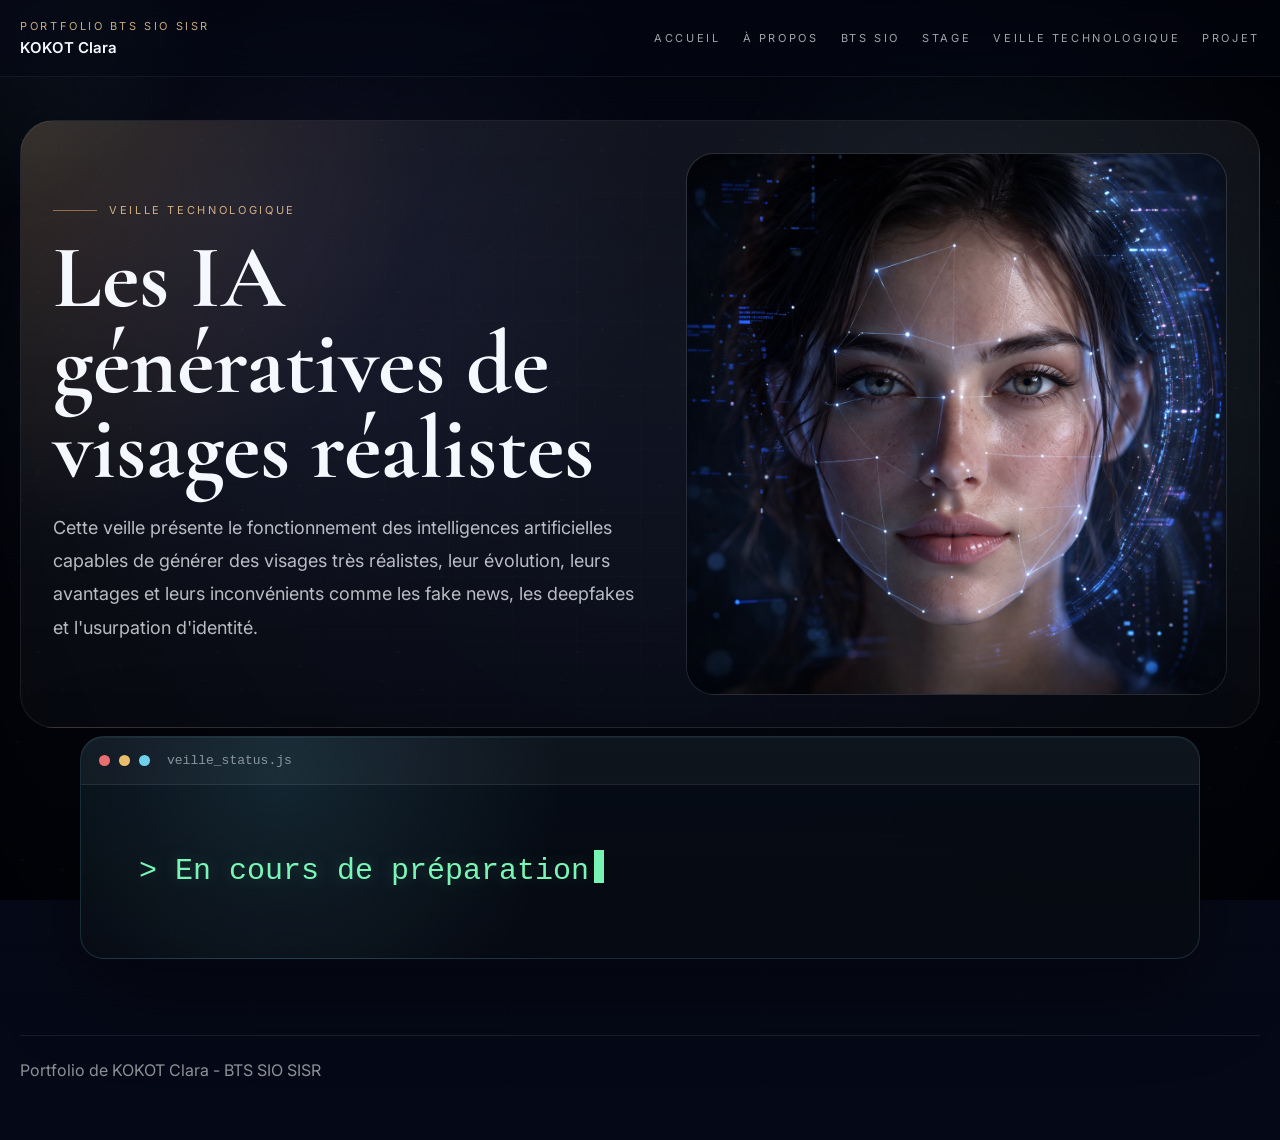
==== veille.html @ ac7153c4 "Add files via upload" ====
<!DOCTYPE html>
<html lang="fr">
<head>
  <meta charset="UTF-8" />
  <meta name="viewport" content="width=device-width, initial-scale=1.0" />
  <title>Veille Technologique - KOKOT Clara</title>

  <link rel="preconnect" href="https://fonts.googleapis.com" />
  <link rel="preconnect" href="https://fonts.gstatic.com" crossorigin />
  <link
    href="https://fonts.googleapis.com/css2?family=Inter:wght@300;400;500;600;700;800&family=Cormorant+Garamond:wght@500;600;700&display=swap"
    rel="stylesheet"
  />

  <link rel="stylesheet" href="style.css" />
</head>
<body class="veille-page">
  <div class="progress-bar"></div>
  <div class="cursor-glow"></div>
  <div class="noise"></div>

  <header class="header">
    <div class="container nav">
      <div class="brand">
        <span class="brand-top">Portfolio BTS SIO SISR</span>
        <span class="brand-name">KOKOT Clara</span>
      </div>

      <nav class="nav-links">
        <a href="index.html">Accueil</a>
        <a href="apropos.html">À propos</a>
        <a href="bts-sio.html">BTS SIO</a>
        <a href="stage.html">Stage</a>
        <a href="veille.html">Veille Technologique</a>
        <a href="projets.html">Projet</a>
      </nav>

      <button class="menu-toggle" aria-label="Ouvrir le menu">☰</button>
    </div>

    <div class="mobile-menu">
      <a href="index.html">Accueil</a>
      <a href="apropos.html">À propos</a>
      <a href="bts-sio.html">BTS SIO</a>
      <a href="stage.html">Stage</a>
      <a href="veille.html">Veille Technologique</a>
      <a href="projets.html">Projet</a>
    </div>
  </header>

  <main>
    <section class="section veille-simple-hero">
      <div class="container">
        <div class="veille-simple-hero-grid reveal">
          <div class="veille-simple-copy">
            <div class="section-label">Veille Technologique</div>
            <h1>Les IA génératives de visages réalistes</h1>
            <p>
              Cette veille présente le fonctionnement des intelligences artificielles capables
              de générer des visages très réalistes, leur évolution, leurs avantages et leurs
              inconvénients comme les fake news, les deepfakes et l'usurpation d'identité.
            </p>
          </div>

          <div class="veille-simple-visual">
            <img
              src="images/hero-visage.png"
              alt="Illustration d'un visage généré par intelligence artificielle"
            />
          </div>
        </div>
      </div>
    </section>

    <section class="section veille-code-section">
      <div class="container">
        <div class="veille-code-status reveal">
          <div class="veille-code-top">
            <span></span>
            <span></span>
            <span></span>
            <p>veille_status.js</p>
          </div>

          <div class="veille-code-body" aria-label="En cours de préparation">
            <p class="code-output">&gt; En cours de préparation<span class="code-cursor"></span></p>
          </div>
        </div>
      </div>
    </section>

    <footer class="footer">
      <div class="container footer-content reveal">
        <p>Portfolio de KOKOT Clara - BTS SIO SISR</p>
      </div>
    </footer>
  </main>

  <script src="script.js"></script>
</body>
</html>
---- style.css ----
:root {
  --bg: #060816;
  --bg2: #0b1020;
  --text: #f6f8ff;
  --muted: rgba(246, 248, 255, 0.68);
  --line: rgba(255, 255, 255, 0.1);
  --card: rgba(255, 255, 255, 0.05);
  --accent: #78e4ff;
  --accent2: #7d7dff;
  --shadow: 0 25px 80px rgba(0, 0, 0, 0.25);
  --radius: 28px;
  --max-width: 1240px;
}

* {
  margin: 0;
  padding: 0;
  box-sizing: border-box;
}

html {
  scroll-behavior: smooth;
}

body {
  font-family: "Inter", sans-serif;
  background:
    radial-gradient(circle at 20% 20%, rgba(125, 125, 255, 0.12), transparent 30%),
    radial-gradient(circle at 80% 30%, rgba(120, 228, 255, 0.1), transparent 28%),
    linear-gradient(180deg, #050816 0%, #070b19 40%, #050816 100%);
  color: var(--text);
  overflow-x: hidden;
}

body::before {
  content: "";
  position: fixed;
  inset: 0;
  z-index: -3;
  pointer-events: none;
  background-image:
    linear-gradient(rgba(255, 255, 255, 0.04) 1px, transparent 1px),
    linear-gradient(90deg, rgba(255, 255, 255, 0.04) 1px, transparent 1px);
  background-size: 64px 64px;
  mask-image: radial-gradient(circle at center, black 25%, transparent 82%);
  opacity: 0.35;
}

body::after {
  content: "";
  position: fixed;
  inset: 0;
  z-index: -2;
  pointer-events: none;
  background: radial-gradient(circle at center, transparent, rgba(0, 0, 0, 0.35) 60%, rgba(0, 0, 0, 0.7));
}

a {
  text-decoration: none;
  color: inherit;
}

.container {
  width: min(calc(100% - 40px), var(--max-width));
  margin: 0 auto;
}

.noise {
  position: fixed;
  inset: 0;
  z-index: -1;
  pointer-events: none;
  opacity: 0.04;
  background-image: url("data:image/svg+xml,%3Csvg xmlns='http://www.w3.org/2000/svg' width='180' height='180' viewBox='0 0 180 180'%3E%3Cg fill='%23ffffff'%3E%3Ccircle cx='18' cy='22' r='1'/%3E%3Ccircle cx='82' cy='36' r='1'/%3E%3Ccircle cx='130' cy='68' r='1'/%3E%3Ccircle cx='38' cy='112' r='1'/%3E%3Ccircle cx='156' cy='28' r='1'/%3E%3Ccircle cx='62' cy='150' r='1'/%3E%3Ccircle cx='120' cy='126' r='1'/%3E%3Ccircle cx='22' cy='140' r='1'/%3E%3C/g%3E%3C/svg%3E");
  animation: noiseMove 10s linear infinite;
}

@keyframes noiseMove {
  0% { transform: translate(0, 0); }
  25% { transform: translate(-8px, 5px); }
  50% { transform: translate(5px, -4px); }
  75% { transform: translate(2px, 6px); }
  100% { transform: translate(0, 0); }
}

.cursor-glow {
  position: fixed;
  width: 420px;
  height: 420px;
  border-radius: 50%;
  z-index: -4;
  pointer-events: none;
  filter: blur(18px);
  opacity: 0.9;
  transform: translate(-50%, -50%);
  background: radial-gradient(circle, rgba(125, 125, 255, 0.26) 0%, rgba(120, 228, 255, 0.12) 35%, rgba(0, 0, 0, 0) 72%);
}

.progress-bar {
  position: fixed;
  top: 0;
  left: 0;
  width: 0%;
  height: 3px;
  z-index: 999;
  background: linear-gradient(90deg, var(--accent), var(--accent2));
  box-shadow: 0 0 25px rgba(120, 228, 255, 0.45);
}

.header {
  position: fixed;
  inset: 0 0 auto 0;
  z-index: 100;
  backdrop-filter: blur(16px);
  background: rgba(5, 8, 22, 0.35);
  border-bottom: 1px solid rgba(255, 255, 255, 0.06);
}

.nav {
  min-height: 76px;
  display: flex;
  align-items: center;
  justify-content: space-between;
  gap: 20px;
}

.brand {
  display: flex;
  flex-direction: column;
  gap: 5px;
}

.brand-top,
.section-label,
.card-label,
.project-id,
.chip,
.kicker,
.scroll-indicator,
.nav-links a {
  text-transform: uppercase;
  letter-spacing: 0.24em;
  font-size: 11px;
}

.brand-top {
  color: rgba(255, 255, 255, 0.45);
}

.brand-name {
  font-size: 15px;
  font-weight: 600;
}

.nav-links {
  display: flex;
  gap: 22px;
  color: rgba(255, 255, 255, 0.64);
  flex-wrap: wrap;
  justify-content: flex-end;
}

.nav-links a {
  position: relative;
  transition: 0.35s ease;
}

.nav-links a::after {
  content: "";
  position: absolute;
  left: 0;
  bottom: -8px;
  width: 100%;
  height: 1px;
  background: linear-gradient(90deg, transparent, white, transparent);
  transform: scaleX(0);
  transition: transform 0.35s ease;
}

.nav-links a:hover {
  color: white;
}

.nav-links a:hover::after {
  transform: scaleX(1);
}

.menu-toggle {
  display: none;
  background: none;
  border: none;
  color: white;
  font-size: 28px;
  cursor: pointer;
}

.mobile-menu {
  display: none;
  flex-direction: column;
  gap: 16px;
  padding: 0 20px 20px;
  background: rgba(5, 8, 22, 0.95);
  border-top: 1px solid rgba(255,255,255,0.06);
}

.mobile-menu a {
  color: rgba(255,255,255,0.8);
}

.mobile-menu.active {
  display: flex;
}

.section {
  position: relative;
  padding: 120px 0 20px;
}

.hero {
  min-height: 100vh;
  display: flex;
  align-items: center;
  padding-top: 120px;
  position: relative;
  overflow: hidden;
}

.hero-grid {
  display: grid;
  grid-template-columns: 1.15fr 0.85fr;
  gap: 42px;
  align-items: center;
}

.kicker {
  display: inline-flex;
  align-items: center;
  gap: 12px;
  color: rgba(255, 255, 255, 0.54);
  margin-bottom: 24px;
}

.kicker::before {
  content: "";
  width: 42px;
  height: 1px;
  background: rgba(255, 255, 255, 0.22);
}

.hero-title {
  font-family: "Cormorant Garamond", serif;
  font-size: clamp(4rem, 11vw, 8.8rem);
  line-height: 0.9;
  font-weight: 600;
  letter-spacing: -0.04em;
  margin-bottom: 24px;
}

.hero-title span {
  display: block;
  opacity: 0;
  transform: translateY(80px);
  filter: blur(12px);
  animation: titleReveal 1s cubic-bezier(.17,.84,.44,1) forwards;
}

.hero-title span:nth-child(2) {
  animation-delay: 0.14s;
}

.hero-title span:nth-child(3) {
  animation-delay: 0.28s;
}

@keyframes titleReveal {
  to {
    opacity: 1;
    transform: translateY(0);
    filter: blur(0);
  }
}

.hero-text {
  max-width: 720px;
  color: var(--muted);
  font-size: 18px;
  line-height: 1.8;
  margin-bottom: 34px;
}

.hero-buttons {
  display: flex;
  gap: 16px;
  flex-wrap: wrap;
}

.btn {
  min-height: 54px;
  padding: 0 24px;
  border-radius: 999px;
  display: inline-flex;
  align-items: center;
  justify-content: center;
  border: 1px solid rgba(255, 255, 255, 0.12);
  background: rgba(255, 255, 255, 0.05);
  color: white;
  position: relative;
  overflow: hidden;
  transition: 0.35s ease;
}

.btn::before {
  content: "";
  position: absolute;
  inset: 0;
  background: linear-gradient(120deg, transparent 15%, rgba(255,255,255,0.16), transparent 85%);
  transform: translateX(-120%);
  transition: transform 0.7s ease;
}

.btn:hover {
  transform: translateY(-3px);
  border-color: rgba(255, 255, 255, 0.22);
  box-shadow: 0 18px 40px rgba(0, 0, 0, 0.28);
}

.btn:hover::before {
  transform: translateX(120%);
}

.btn-primary {
  background: linear-gradient(135deg, rgba(120, 228, 255, 0.18), rgba(125, 125, 255, 0.18));
}

.hero-visual {
  height: 640px;
  display: flex;
  align-items: center;
  justify-content: center;
  perspective: 1400px;
}

.scene {
  position: relative;
  width: 100%;
  height: 100%;
  transform-style: preserve-3d;
  transition: transform 0.15s linear;
}

.ring,
.panel,
.tag,
.beam {
  position: absolute;
  left: 50%;
  top: 50%;
  transform-style: preserve-3d;
}

.ring {
  border-radius: 50%;
  border: 1px solid rgba(255, 255, 255, 0.13);
  box-shadow: inset 0 0 60px rgba(255, 255, 255, 0.04), 0 0 60px rgba(120, 228, 255, 0.08);
}

.ring-1 {
  width: 360px;
  height: 360px;
  margin-left: -180px;
  margin-top: -180px;
  transform: rotateX(76deg) rotateZ(-18deg);
}

.ring-2 {
  width: 500px;
  height: 500px;
  margin-left: -250px;
  margin-top: -250px;
  border-color: rgba(125, 125, 255, 0.14);
  transform: rotateX(74deg) rotateZ(12deg);
}

.ring-3 {
  width: 620px;
  height: 620px;
  margin-left: -310px;
  margin-top: -310px;
  transform: rotateY(74deg) rotateZ(24deg);
  opacity: 0.55;
}

.panel {
  border-radius: 26px;
  padding: 22px;
  background: linear-gradient(180deg, rgba(255,255,255,0.09), rgba(255,255,255,0.03));
  border: 1px solid rgba(255,255,255,0.12);
  backdrop-filter: blur(18px);
  box-shadow: var(--shadow);
}

.panel-main {
  width: 280px;
  margin-left: -140px;
  margin-top: -110px;
  transform: translateZ(60px);
}

.panel-small {
  width: 190px;
  margin-left: 100px;
  margin-top: 60px;
  transform: translateZ(120px);
}

.panel-top {
  display: flex;
  justify-content: space-between;
  margin-bottom: 20px;
  color: rgba(255,255,255,0.56);
  font-size: 12px;
}

.metric {
  padding: 16px 0;
  border-top: 1px solid rgba(255,255,255,0.08);
  display: flex;
  justify-content: space-between;
  gap: 20px;
  font-size: 14px;
}

.metric strong {
  font-size: 20px;
  font-weight: 600;
  text-align: right;
}

.mini-title {
  color: rgba(255,255,255,0.46);
  font-size: 11px;
  text-transform: uppercase;
  letter-spacing: 0.24em;
  margin-bottom: 10px;
}

.panel-small p {
  color: rgba(255,255,255,0.82);
  line-height: 1.6;
}

.tag {
  padding: 10px 16px;
  border-radius: 999px;
  background: rgba(8, 14, 32, 0.68);
  border: 1px solid rgba(255,255,255,0.12);
  box-shadow: 0 10px 30px rgba(0,0,0,0.2);
  backdrop-filter: blur(12px);
  color: rgba(255,255,255,0.82);
}

.tag-1 {
  margin-left: -250px;
  margin-top: -180px;
}

.tag-2 {
  margin-left: 140px;
  margin-top: -160px;
}

.tag-3 {
  margin-left: -220px;
  margin-top: 180px;
}

.beam {
  width: 220px;
  height: 1px;
  background: linear-gradient(90deg, transparent, rgba(120, 228, 255, 0.8), transparent);
  transform: rotateZ(38deg) translateZ(40px);
  margin-left: -10px;
  margin-top: 140px;
  box-shadow: 0 0 18px rgba(120, 228, 255, 0.55);
}

.floating {
  animation: float 6s ease-in-out infinite;
}

.delay-1 { animation-delay: 0.6s; }
.delay-2 { animation-delay: 1s; }
.delay-3 { animation-delay: 1.5s; }
.delay-4 { animation-delay: 2s; }

@keyframes float {
  0%, 100% { transform: translateY(0) translateZ(60px); }
  50% { transform: translateY(-14px) translateZ(60px); }
}

.scroll-indicator {
  position: absolute;
  left: 50%;
  bottom: 36px;
  transform: translateX(-50%);
  color: rgba(255,255,255,0.46);
  display: flex;
  align-items: center;
  gap: 12px;
  animation: bounce 2.5s ease-in-out infinite;
}

@keyframes bounce {
  0%, 100% { transform: translateX(-50%) translateY(0); }
  50% { transform: translateX(-50%) translateY(10px); }
}

.section-head {
  max-width: 820px;
  margin-bottom: 48px;
}

.section-label {
  color: rgba(255,255,255,0.46);
  display: flex;
  align-items: center;
  gap: 12px;
  margin-bottom: 18px;
}

.section-label::before {
  content: "";
  width: 44px;
  height: 1px;
  background: rgba(255,255,255,0.2);
}

.section-head h2,
.contact-box h2 {
  font-family: "Cormorant Garamond", serif;
  font-size: clamp(2.5rem, 5vw, 4.6rem);
  line-height: 0.95;
  font-weight: 600;
  margin-bottom: 18px;
}

.section-head p,
.contact-box p,
.content-card p,
.option-card p {
  color: var(--muted);
  line-height: 1.85;
  font-size: 17px;
}

.section-mini-head {
  margin: 40px 0 24px;
}

.section-mini-head h3 {
  font-size: 28px;
  margin-top: 10px;
}

.content-card,
.option-card,
.skill-card,
.project-card,
.contact-box {
  background: linear-gradient(180deg, rgba(255,255,255,0.06), rgba(255,255,255,0.03));
  border: 1px solid rgba(255,255,255,0.1);
  backdrop-filter: blur(18px);
  box-shadow: var(--shadow);
}

.content-card {
  border-radius: 30px;
  padding: 34px;
  margin-bottom: 24px;
}

.content-grid {
  display: grid;
  grid-template-columns: 280px 1fr;
  gap: 28px;
}

.card-label {
  color: rgba(255,255,255,0.42);
  margin-bottom: 12px;
}

.content-card h3,
.option-card h3,
.skill-card h3,
.project-card h3 {
  font-size: 24px;
  margin-bottom: 14px;
  letter-spacing: -0.03em;
}

.styled-list {
  margin-top: 16px;
  display: grid;
  gap: 12px;
  padding-left: 18px;
}

.styled-list li {
  color: var(--muted);
  line-height: 1.8;
}

.cards-grid {
  display: grid;
  grid-template-columns: repeat(2, minmax(0, 1fr));
  gap: 24px;
  perspective: 1200px;
}

.two-columns {
  margin-top: 12px;
}

.skill-card {
  min-height: 270px;
  border-radius: 30px;
  padding: 32px;
  position: relative;
  overflow: hidden;
  transition: transform 0.18s linear, border-color 0.25s ease, box-shadow 0.25s ease;
  transform-style: preserve-3d;
}

.skill-card::before {
  content: "";
  position: absolute;
  inset: -1px;
  background: radial-gradient(circle at var(--mx, 50%) var(--my, 50%), rgba(120,228,255,0.18), transparent 30%);
  opacity: 0;
  transition: 0.35s ease;
}

.skill-card:hover::before {
  opacity: 1;
}

.skill-card:hover {
  border-color: rgba(255,255,255,0.18);
  box-shadow: 0 28px 80px rgba(0,0,0,0.28);
}

.skill-icon {
  width: 58px;
  height: 58px;
  border-radius: 18px;
  display: grid;
  place-items: center;
  margin-bottom: 22px;
  background: rgba(255,255,255,0.04);
  border: 1px solid rgba(255,255,255,0.1);
  font-size: 24px;
}

.option-card {
  border-radius: 30px;
  padding: 32px;
}

.option-subtitle {
  color: rgba(255,255,255,0.56);
  margin-bottom: 14px;
}

.project-card {
  display: grid;
  grid-template-columns: 90px 1fr 360px;
  gap: 28px;
  padding: 28px;
  border-radius: 34px;
  align-items: center;
  overflow: hidden;
  transition: transform 0.35s ease, border-color 0.35s ease;
  margin-bottom: 26px;
}

.project-card:hover {
  transform: translateY(-6px);
  border-color: rgba(255,255,255,0.18);
}

.project-id {
  color: rgba(255,255,255,0.34);
}

.project-subtitle {
  color: rgba(255,255,255,0.56);
  margin-bottom: 14px;
}

.project-visual {
  height: 260px;
  border-radius: 24px;
  border: 1px solid rgba(255,255,255,0.08);
  position: relative;
  overflow: hidden;
  background:
    radial-gradient(circle at 30% 30%, rgba(120, 228, 255, 0.3), transparent 26%),
    radial-gradient(circle at 70% 70%, rgba(125, 125, 255, 0.28), transparent 30%),
    linear-gradient(180deg, rgba(255,255,255,0.08), rgba(255,255,255,0.02));
}

.project-visual::before {
  content: "";
  position: absolute;
  inset: 0;
  background-image:
    linear-gradient(rgba(255,255,255,0.06) 1px, transparent 1px),
    linear-gradient(90deg, rgba(255,255,255,0.06) 1px, transparent 1px);
  background-size: 30px 30px;
  mask-image: radial-gradient(circle at center, black 40%, transparent 95%);
}

.visual-1::after,
.visual-2::after,
.visual-3::after {
  content: "";
  position: absolute;
  border-radius: 50%;
  filter: blur(20px);
}

.visual-1::after {
  width: 180px;
  height: 180px;
  right: 20px;
  top: 30px;
  background: rgba(120, 228, 255, 0.22);
}

.visual-2::after {
  width: 220px;
  height: 220px;
  left: 20px;
  bottom: 10px;
  background: rgba(125, 125, 255, 0.22);
}

.visual-3::after {
  width: 150px;
  height: 150px;
  right: 40px;
  bottom: 30px;
  background: rgba(255, 255, 255, 0.12);
}

.chips,
.contact-links {
  display: flex;
  gap: 12px;
  flex-wrap: wrap;
}

.chips {
  margin-top: 22px;
}

.chip,
.contact-links a,
.contact-links button {
  padding: 10px 14px;
  border-radius: 999px;
  border: 1px solid rgba(255,255,255,0.1);
  background: rgba(255,255,255,0.04);
  color: rgba(255,255,255,0.72);
  transition: 0.3s ease;
}

.contact-links button {
  font: inherit;
  cursor: pointer;
}

.contact-links {
  margin-top: 18px;
}

.contact-links a:hover,
.contact-links button:hover {
  transform: translateY(-3px);
  border-color: rgba(255,255,255,0.2);
}

.project-links {
  margin-top: 24px;
}

.footer {
  padding: 40px 0 60px;
}

.footer-content {
  display: flex;
  justify-content: space-between;
  gap: 20px;
  color: rgba(255,255,255,0.55);
  border-top: 1px solid rgba(255,255,255,0.08);
  padding-top: 24px;
}

.reveal {
  opacity: 0;
  transform: translateY(45px);
  transition: opacity 0.9s cubic-bezier(.18,.88,.28,1), transform 0.9s cubic-bezier(.18,.88,.28,1);
}

.reveal.visible {
  opacity: 1;
  transform: translateY(0);
}


/* ======================= */
/* TIMELINE PARCOURS */
/* ======================= */

.timeline {
  position: relative;
  max-width: 900px;
  margin: 40px auto 0;
  padding-left: 50px;
}

.timeline::before {
  content: "";
  position: absolute;
  left: 18px;
  top: 0;
  bottom: 0;
  width: 2px;
  background: rgba(255, 255, 255, 0.18);
}

.timeline-item {
  position: relative;
  margin-bottom: 40px;
  padding-left: 22px;
}

.timeline-item:last-child {
  margin-bottom: 0;
}

.timeline-dot {
  position: absolute;
  left: -18px;
  top: 8px;
  width: 16px;
  height: 16px;
  border-radius: 50%;
  background: #7c5cff;
  box-shadow: 0 0 18px rgba(124, 92, 255, 0.45);
}

.timeline-content {
  width: 100%;
}

.timeline-content h4 {
  margin-bottom: 10px;
  font-size: 20px;
  line-height: 1.3;
  font-weight: 700;
  color: #ffffff;
}

.timeline-content p {
  margin: 0;
  color: rgba(255, 255, 255, 0.75);
  line-height: 1.8;
  font-size: 16px;
}

/* responsive */
@media (max-width: 768px) {
  .timeline {
    padding-left: 38px;
  }

  .timeline::before {
    left: 12px;
  }

  .timeline-item {
    padding-left: 18px;
    margin-bottom: 30px;
  }

  .timeline-dot {
    left: -14px;
    width: 14px;
    height: 14px;
  }

  .timeline-content h4 {
    font-size: 18px;
  }

  .timeline-content p {
    font-size: 15px;
  }
}


/* ======================= */
/* SKILLS MARQUEE */
/* ======================= */

.skills-section {
  margin-top: 30px;
}

.skills-title {
  margin: 25px 0 10px;
  font-size: 18px;
  font-weight: 600;
}

.skills-marquee {
  overflow: hidden;
  width: 100%;
  padding: 14px 0;
}

.skills-track {
  display: flex;
  gap: 60px;

  width: max-content;

  animation: scroll 60s linear infinite;
}


.skills-marquee.reverse .skills-track {
  animation: scrollReverse 60s linear infinite;
}

.skills-track img {
  height: 90px; /* augmente ici */
  object-fit: contain;

  filter: grayscale(100%);
  opacity: 0.85;

  transform: scale(1);
  transform-origin: center;
  transition: transform 0.35s ease, opacity 0.35s ease, filter 0.35s ease;
}

.skills-marquee:has(.skills-track img:hover) .skills-track {
  animation-play-state: paused;
}
@keyframes scroll {
  0% {
    transform: translateX(0);
  }
  100% {
    transform: translateX(-50%);
  }
}
.skills-track img:hover {
  object-fit: contain;

  filter: none; 
  opacity: 1;
  transform: scale(1.14);
}

/* animations */

@keyframes scroll {
  from {
    transform: translateX(0);
  }
  to {
    transform: translateX(-50%);
  }
}

@keyframes scrollReverse {
  from {
    transform: translateX(-50%);
  }
  to {
    transform: translateX(0);
  }
}


/* ======================================== */
/* PAGE STAGE - VERSION WOW ALSACE INFO */
/* ======================================== */

.stage-page {
  background:
    radial-gradient(circle at 15% 20%, rgba(190, 20, 20, 0.16), transparent 24%),
    radial-gradient(circle at 85% 25%, rgba(255, 70, 70, 0.12), transparent 22%),
    linear-gradient(180deg, #07070d 0%, #0b0b14 40%, #07070d 100%);
}

.stage-page .header {
  background: rgba(14, 10, 14, 0.55);
}

.stage-page .section-label::before,
.stage-page .kicker::before {
  background: rgba(255, 90, 90, 0.45);
}

.stage-page .section-label,
.stage-page .brand-top {
  color: rgba(255, 160, 160, 0.72);
}

.stage-hero {
  padding-top: 160px;
  padding-bottom: 50px;
}

.stage-hero-grid {
  display: grid;
  grid-template-columns: 1.2fr 0.8fr;
  gap: 28px;
  align-items: stretch;
}

.stage-title {
  font-family: "Cormorant Garamond", serif;
  font-size: clamp(3rem, 6vw, 5.4rem);
  line-height: 0.95;
  margin-bottom: 18px;
}

.stage-intro {
  max-width: 760px;
  color: rgba(255,255,255,0.76);
  line-height: 1.9;
  font-size: 17px;
}

.stage-badges {
  display: flex;
  gap: 12px;
  flex-wrap: wrap;
  margin-top: 28px;
}

.stage-badges span {
  padding: 10px 15px;
  border-radius: 999px;
  background: rgba(255, 70, 70, 0.1);
  border: 1px solid rgba(255, 90, 90, 0.2);
  color: rgba(255, 210, 210, 0.9);
  font-size: 13px;
}

.stage-logo-card {
  border-radius: 30px;
  padding: 28px;
  background: linear-gradient(180deg, rgba(255,255,255,0.06), rgba(255,255,255,0.02));
  border: 1px solid rgba(255, 90, 90, 0.14);
  box-shadow: 0 25px 80px rgba(0,0,0,0.25);
  backdrop-filter: blur(18px);
}

.stage-logo-label {
  text-transform: uppercase;
  letter-spacing: 0.24em;
  font-size: 11px;
  color: rgba(255, 170, 170, 0.72);
  margin-bottom: 18px;
}

.stage-logo-placeholder {
  min-height: 320px;
  border-radius: 24px;
  border: 1px dashed rgba(255, 90, 90, 0.28);
  background:
    radial-gradient(circle at 30% 30%, rgba(255, 70, 70, 0.14), transparent 25%),
    linear-gradient(180deg, rgba(255,255,255,0.04), rgba(255,255,255,0.015));
  display: flex;
  align-items: center;
  justify-content: center;
  flex-direction: column;
  gap: 18px;
  text-align: center;
  padding: 24px;
}

.stage-logo-placeholder img {
  max-width: 220px;
  max-height: 120px;
  object-fit: contain;
}

.stage-logo-placeholder span {
  color: rgba(255,255,255,0.58);
  font-size: 14px;
}

.stage-company-card,
.stage-summary-card {
  border-radius: 34px;
  padding: 34px;
  background:
    linear-gradient(180deg, rgba(255,255,255,0.06), rgba(255,255,255,0.025));
  border: 1px solid rgba(255, 90, 90, 0.14);
  box-shadow: 0 25px 80px rgba(0,0,0,0.22);
  backdrop-filter: blur(18px);
}

.stage-company-head {
  display: flex;
  align-items: center;
  justify-content: space-between;
  gap: 20px;
  margin-bottom: 22px;
}

.stage-company-head h2,
.stage-summary-card h2 {
  font-size: clamp(2rem, 4vw, 3rem);
  font-family: "Cormorant Garamond", serif;
}

.stage-company-pill {
  padding: 10px 14px;
  border-radius: 999px;
  background: rgba(255, 70, 70, 0.1);
  border: 1px solid rgba(255, 90, 90, 0.24);
  color: rgba(255, 220, 220, 0.95);
  white-space: nowrap;
}

.stage-highlight-grid {
  display: grid;
  grid-template-columns: repeat(3, minmax(0, 1fr));
  gap: 18px;
  margin-top: 26px;
}

.stage-highlight-box {
  border-radius: 24px;
  padding: 22px;
  background: rgba(255,255,255,0.035);
  border: 1px solid rgba(255, 90, 90, 0.12);
}

.stage-highlight-box h3 {
  margin-bottom: 12px;
  font-size: 20px;
}

.stage-page .content-card,
.stage-page .project-card {
  border: 1px solid rgba(255, 90, 90, 0.14);
}

.stage-page .map-container {
  margin-top: 22px;
  border-radius: 22px;
  overflow: hidden;
  border: 1px solid rgba(255, 90, 90, 0.14);
  box-shadow: 0 24px 60px rgba(0,0,0,0.24);
}

.stage-timeline {
  display: grid;
  gap: 26px;
}

.stage-wow-card {
  position: relative;
  border-radius: 32px;
  padding: 30px;
  background:
    linear-gradient(180deg, rgba(255,255,255,0.06), rgba(255,255,255,0.025));
  border: 1px solid rgba(255, 90, 90, 0.16);
  box-shadow: 0 24px 70px rgba(0,0,0,0.22);
  overflow: hidden;
}

.stage-wow-card::before {
  content: "";
  position: absolute;
  inset: 0 auto 0 0;
  width: 5px;
  background: linear-gradient(180deg, rgba(255,120,120,0.95), rgba(180,30,30,0.95));
}

.stage-wow-top {
  display: flex;
  align-items: center;
  gap: 14px;
  margin-bottom: 20px;
}

.stage-number {
  width: 44px;
  height: 44px;
  border-radius: 50%;
  display: grid;
  place-items: center;
  background: rgba(255, 70, 70, 0.14);
  border: 1px solid rgba(255, 90, 90, 0.28);
  color: #fff;
  font-weight: 700;
}

.stage-period {
  text-transform: uppercase;
  letter-spacing: 0.22em;
  font-size: 11px;
  color: rgba(255, 170, 170, 0.82);
}

.stage-wow-card h3 {
  font-size: 28px;
  margin-bottom: 16px;
}

.stage-list {
  margin: 18px 0 18px 20px;
  display: grid;
  gap: 12px;
}

.stage-list li {
  color: rgba(255,255,255,0.78);
  line-height: 1.75;
}

.stage-note {
  color: rgba(255, 215, 215, 0.9);
}

@media (max-width: 1050px) {
  .stage-hero-grid,
  .stage-highlight-grid,
  .stage-timeline {
    grid-template-columns: 1fr;
  }
}

@media (max-width: 768px) {
  .stage-hero {
    padding-top: 130px;
  }
 
  .stage-hero-grid-wow {
    padding: 22px;
    border-radius: 28px;
  }
 
  .stage-logo-placeholder {
    min-height: 220px;
  }

  .stage-company-card,
  .stage-summary-card,
  .stage-wow-card,
  .stage-logo-card {
    padding: 24px;
  }

  .stage-company-head {
    flex-direction: column;
    align-items: flex-start;
  }
 
  .stage-page .map-container iframe {
    min-height: 260px;
  }
}

/* ======================= */
/* HERO 3D VERSION BULLES */
/* ======================= */

.orb {
  position: absolute;
  left: 50%;
  top: 50%;
  transform-style: preserve-3d;
  border-radius: 999px;
  padding: 18px 26px;
  min-width: 150px;
  text-align: center;
  background: linear-gradient(180deg, rgba(255,255,255,0.10), rgba(255,255,255,0.04));
  border: 1px solid rgba(255,255,255,0.14);
  backdrop-filter: blur(18px);
  box-shadow: 0 20px 60px rgba(0,0,0,0.22);
  color: white;
}

.orb strong {
  display: block;
  font-size: 22px;
  line-height: 1.2;
  font-weight: 700;
}

.orb-label {
  display: block;
  margin-bottom: 8px;
  font-size: 11px;
  letter-spacing: 0.24em;
  text-transform: uppercase;
  color: rgba(255,255,255,0.52);
}

.orb-main {
  min-width: 280px;
  padding: 30px 34px;
  margin-left: -140px;
  margin-top: -70px;
  transform: translateZ(70px);
}

.orb-main strong {
  font-size: 30px;
  line-height: 1.1;
}

.orb-1 {
  margin-left: -270px;
  margin-top: -210px;
  transform: translateZ(40px);
}

.orb-2 {
  margin-left: 140px;
  margin-top: -210px;
  transform: translateZ(60px);
}

.orb-3 {
  margin-left: -310px;
  margin-top: 180px;
  transform: translateZ(30px);
}

.orb-4 {
  margin-left: 170px;
  margin-top: 170px;
  transform: translateZ(45px);
}

.orb-5 {
  margin-left: -90px;
  margin-top: 250px;
  transform: translateZ(35px);
}

.orb-6 {
  margin-left: 250px;
  margin-top: 10px;
  transform: translateZ(55px);
}

.beam-1,
.beam-2 {
  position: absolute;
  left: 50%;
  top: 50%;
  height: 1px;
  background: linear-gradient(90deg, transparent, rgba(120,228,255,0.65), transparent);
  box-shadow: 0 0 16px rgba(120,228,255,0.35);
}

.beam-1 {
  width: 360px;
  margin-left: -180px;
  margin-top: -120px;
  transform: rotate(18deg);
}

.beam-2 {
  width: 300px;
  margin-left: -40px;
  margin-top: 120px;
  transform: rotate(-28deg);
}

@media (max-width: 1100px) {
  .orb-main {
    min-width: 220px;
    margin-left: -110px;
  }

  .orb strong {
    font-size: 18px;
  }

  .orb-main strong {
    font-size: 24px;
  }
}

@media (max-width: 820px) {
  .hero-visual {
    height: 560px;
  }

  .orb {
    min-width: 120px;
    padding: 14px 18px;
  }

  .orb-label {
    font-size: 10px;
  }

  .orb strong {
    font-size: 16px;
  }

  .orb-main {
    min-width: 190px;
    margin-left: -95px;
    margin-top: -50px;
  }

  .orb-main strong {
    font-size: 20px;
  }

  .orb-1 { margin-left: -180px; margin-top: -180px; }
  .orb-2 { margin-left: 70px; margin-top: -180px; }
  .orb-3 { margin-left: -210px; margin-top: 150px; }
  .orb-4 { margin-left: 80px; margin-top: 150px; }
  .orb-5 { margin-left: -60px; margin-top: 230px; }
  .orb-6 { margin-left: 130px; margin-top: 10px; }
}

@media (max-width: 1150px) {
  .hero-grid,
  .project-card,
  .content-grid {
    grid-template-columns: 1fr;
  }

  .hero-visual {
    height: 520px;
  }

  .project-card {
    gap: 20px;
  }

  .project-visual {
    height: 220px;
  }
}

@media (max-width: 920px) {
  .nav-links {
    display: none;
  }

  .menu-toggle {
    display: block;
  }

  .cards-grid {
    grid-template-columns: 1fr;
  }

  .hero {
    padding-top: 110px;
  }

  .hero-text {
    font-size: 16px;
  }

  .content-card,
  .option-card,
  .skill-card,
  .project-card {
    padding: 24px;
  }

  .footer-content {
    flex-direction: column;
  }
}

@media (max-width: 560px) {
  .container {
    width: min(calc(100% - 24px), var(--max-width));
  }

  .hero-title {
    font-size: 4rem;
  }

  .section-head h2,
  .contact-box h2 {
    line-height: 1;
  }

  .project-id {
    margin-bottom: -10px;
  }
}

/* ================================= */
/* INDEX HERO VERSION 3D NAVIGATION */
/* ================================= */

.hero-column {
  min-height: 100vh;
  padding-top: 140px;
  padding-bottom: 60px;
}

.hero-center {
  display: flex;
  flex-direction: column;
  align-items: center;
}

.hero-content-centered {
  text-align: center;
  max-width: 950px;
  margin: 0 auto 30px;
}

.hero-title-centered span {
  text-align: center;
}

.hero-text-centered {
  margin-left: auto;
  margin-right: auto;
  max-width: 820px;
}

#accueil .hero-visual-bottom {
  width: 100%;
  height: clamp(760px, 78vw, 980px);
  margin-top: 10px;
  display: grid;
  place-items: center;
  overflow: hidden;
}
 
#accueil .scene-large {
  width: min(100%, 1120px);
  height: 100%;
  position: relative;
  transform-style: preserve-3d;
  transition: transform 0.15s linear;
}
 
/* bulles cliquables */
#accueil #scene .orb-link {
  text-decoration: none;
  cursor: pointer;
  transition: transform 0.3s ease, box-shadow 0.3s ease, border-color 0.3s ease;
}
 
#accueil #scene .orb-link:hover {
  transform: scale(1.06) translateY(-6px);
  border-color: rgba(255,255,255,0.28);
  box-shadow: 0 28px 70px rgba(0,0,0,0.26);
}
 
#accueil #scene .floating {
  animation: none;
}
 
#accueil #scene .orb {
  position: absolute;
  left: var(--orb-left, calc(50% + var(--orb-x, 0px)));
  top: var(--orb-top, calc(50% + var(--orb-y, 0px)));
  translate: -50% -50%;
  transform: translateZ(var(--orb-z, 0px));
  transform-style: preserve-3d;
  width: clamp(170px, 16vw, 210px);
  height: clamp(170px, 16vw, 210px);
  padding: 24px;
  display: flex;
  flex-direction: column;
  align-items: center;
  justify-content: center;
  gap: 10px;
  border-radius: 50%;
  text-align: center;
  background: linear-gradient(180deg, rgba(255,255,255,0.10), rgba(255,255,255,0.04));
  border: 1px solid rgba(255,255,255,0.14);
  backdrop-filter: blur(18px);
  box-shadow: 0 20px 60px rgba(0,0,0,0.22);
  color: white;
}
 
#accueil #scene .orb strong {
  display: block;
  font-size: 20px;
  line-height: 1.2;
  font-weight: 700;
}
 
#accueil #scene .orb-label {
  display: block;
  font-size: 11px;
  letter-spacing: 0.24em;
  text-transform: uppercase;
  color: rgba(255,255,255,0.52);
}
 
#accueil #scene .orb-main {
  width: clamp(260px, 26vw, 320px);
  height: clamp(160px, 16vw, 200px);
  padding: 28px 32px;
  border-radius: 999px;
}
 
#accueil #scene .orb-main strong {
  font-size: 30px;
  line-height: 1.1;
}
 
/* positionnement bulles - cercle régulier autour du centre */
#accueil #scene .orb-main { --orb-left: 50%; --orb-top: 50%; --orb-z: 70px; }
#accueil #scene .orb-1  { --orb-left: 50%;  --orb-top: 8%;  --orb-z: 35px; }
#accueil #scene .orb-2  { --orb-left: 72%;  --orb-top: 14%; --orb-z: 35px; }
#accueil #scene .orb-3  { --orb-left: 87%;  --orb-top: 34%; --orb-z: 35px; }
#accueil #scene .orb-4  { --orb-left: 87%;  --orb-top: 58%; --orb-z: 35px; }
#accueil #scene .orb-5  { --orb-left: 72%;  --orb-top: 78%; --orb-z: 35px; }
#accueil #scene .orb-6  { --orb-left: 50%;  --orb-top: 86%; --orb-z: 35px; }
#accueil #scene .orb-7  { --orb-left: 28%;  --orb-top: 78%; --orb-z: 35px; }
#accueil #scene .orb-8  { --orb-left: 13%;  --orb-top: 58%; --orb-z: 35px; }
#accueil #scene .orb-9  { --orb-left: 13%;  --orb-top: 34%; --orb-z: 35px; }
#accueil #scene .orb-10 { --orb-left: 28%;  --orb-top: 14%; --orb-z: 35px; }

/* lignes */
.beam-1,
.beam-2,
.beam-3 {
  position: absolute;
  left: 50%;
  top: 50%;
  height: 1px;
  background: linear-gradient(90deg, transparent, rgba(120,228,255,0.65), transparent);
  box-shadow: 0 0 16px rgba(120,228,255,0.35);
}

.beam-1 {
  width: 420px;
  margin-left: -210px;
  margin-top: -140px;
  transform: rotate(16deg);
}

.beam-2 {
  width: 360px;
  margin-left: -40px;
  margin-top: 140px;
  transform: rotate(-30deg);
}

.beam-3 {
  width: 300px;
  margin-left: -320px;
  margin-top: 60px;
  transform: rotate(32deg);
}

@media (max-width: 1200px) {
  #accueil .hero-visual-bottom {
    height: clamp(720px, 86vw, 860px);
  }
 
  #accueil #scene .orb strong {
    font-size: 18px;
  }
 
  #accueil #scene .orb-main strong {
    font-size: 24px;
  }
}
 
@media (max-width: 900px) {
  #accueil .hero-visual-bottom {
    height: 760px;
  }
 
  #accueil #scene .orb {
    width: 150px;
    height: 150px;
    padding: 18px;
  }
 
  #accueil #scene .orb-label {
    font-size: 10px;
  }
 
  #accueil #scene .orb strong {
    font-size: 16px;
  }
 
  #accueil #scene .orb-main {
    width: 240px;
    height: 170px;
  }
 
  #accueil #scene .orb-main strong {
    font-size: 20px;
  }
 
  #accueil #scene .orb-main { --orb-left: 50%; --orb-top: 50%; }
  #accueil #scene .orb-1  { --orb-left: 50%;  --orb-top: 9%;  }
  #accueil #scene .orb-2  { --orb-left: 70%;  --orb-top: 15%; }
  #accueil #scene .orb-3  { --orb-left: 84%;  --orb-top: 34%; }
  #accueil #scene .orb-4  { --orb-left: 84%;  --orb-top: 58%; }
  #accueil #scene .orb-5  { --orb-left: 70%;  --orb-top: 78%; }
  #accueil #scene .orb-6  { --orb-left: 50%;  --orb-top: 85%; }
  #accueil #scene .orb-7  { --orb-left: 30%;  --orb-top: 78%; }
  #accueil #scene .orb-8  { --orb-left: 16%;  --orb-top: 58%; }
  #accueil #scene .orb-9  { --orb-left: 16%;  --orb-top: 34%; }
  #accueil #scene .orb-10 { --orb-left: 30%;  --orb-top: 15%; }

  .beam-1,
  .beam-2,
  .beam-3 {
    display: none;
  }
}

.timeline-date {
  display: inline-block;

  margin-bottom: 10px;
  padding: 4px 10px;

  border-radius: 999px;

  background: rgba(124, 92, 255, 0.12);
  border: 1px solid rgba(124, 92, 255, 0.25);

  font-size: 12px;
  letter-spacing: 0.12em;
  text-transform: uppercase;

  color: #a89bff;
}
.skills-track img {
  filter: none !important;
  -webkit-filter: none !important;
}

/* =============================== */
/* LOGO 3D IMAGE - PAGE STAGE */
/* =============================== */

.logo-3d-showcase {
  position: relative;
  min-height: 360px;
  display: flex;
  align-items: center;
  justify-content: center;
  perspective: 1400px;
  overflow: hidden;
  border-radius: 28px;
  background:
    radial-gradient(circle at center, rgba(255, 50, 50, 0.10), transparent 35%),
    linear-gradient(180deg, rgba(255,255,255,0.03), rgba(255,255,255,0.015));
  border: 1px solid rgba(255, 90, 90, 0.14);
}

.logo-3d-glow {
  position: absolute;
  width: 320px;
  height: 320px;
  border-radius: 50%;
  background: radial-gradient(circle, rgba(255, 40, 40, 0.30), rgba(255, 40, 40, 0.10), transparent 70%);
  filter: blur(35px);
  animation: pulseGlow 4s ease-in-out infinite;
  z-index: 1;
}

.logo-3d-img {
  position: relative;
  z-index: 2;
  width: min(420px, 80%);
  height: auto;
  display: block;

  transform: rotateX(10deg) rotateY(-14deg) translateZ(0);
  transform-style: preserve-3d;

  filter:
    drop-shadow(0 28px 30px rgba(0, 0, 0, 0.35))
    drop-shadow(0 12px 50px rgba(255, 30, 30, 0.18));

  animation: floatLogo3D 5.5s ease-in-out infinite;
  transition: transform 0.4s ease, filter 0.4s ease;
}

.logo-3d-showcase:hover .logo-3d-img {
  transform: rotateX(4deg) rotateY(0deg) scale(1.04);
  filter:
    drop-shadow(0 34px 38px rgba(0, 0, 0, 0.38))
    drop-shadow(0 14px 55px rgba(255, 30, 30, 0.26));
}

.stage-logo-text {
  margin-top: 18px;
  color: rgba(255,255,255,0.72);
  line-height: 1.8;
}

@keyframes floatLogo3D {
  0%, 100% {
    transform: rotateX(10deg) rotateY(-14deg) translateY(0px);
  }
  50% {
    transform: rotateX(8deg) rotateY(-10deg) translateY(-10px);
  }
}

@keyframes pulseGlow {
  0%, 100% {
    transform: scale(1);
    opacity: 0.8;
  }
  50% {
    transform: scale(1.08);
    opacity: 1;
  }
}

@media (max-width: 768px) {
  .logo-3d-showcase {
    min-height: 260px;
  }

  .logo-3d-img {
    width: min(300px, 82%);
  }

  .logo-3d-glow {
    width: 220px;
    height: 220px;
  }
}

.stage-page .section {
  padding-top: 38px;
  padding-bottom: 38px;
}
 
.stage-hero-grid-wow {
  position: relative;
  padding: 34px;
  border-radius: 38px;
  background:
    radial-gradient(circle at top left, rgba(255, 98, 98, 0.14), transparent 28%),
    radial-gradient(circle at bottom right, rgba(255, 160, 160, 0.08), transparent 30%),
    linear-gradient(180deg, rgba(255,255,255,0.05), rgba(255,255,255,0.02));
  border: 1px solid rgba(255, 90, 90, 0.14);
  box-shadow: 0 30px 100px rgba(0,0,0,0.34);
  overflow: hidden;
}
 
.stage-hero-grid-wow::before {
  content: "";
  position: absolute;
  inset: 0;
  background: radial-gradient(circle at 20% 22%, rgba(255, 92, 104, 0.1), transparent 34%);
  pointer-events: none;
}
 
.stage-hero-text,
.logo-3d-showcase {
  position: relative;
  z-index: 1;
}
 
.stage-premium-card,
.stage-location-card,
.stage-wow-card {
  position: relative;
  overflow: hidden;
  transform-style: preserve-3d;
  will-change: transform;
}
 
.stage-premium-card::after,
.stage-location-card::after,
.stage-wow-card::after {
  content: "";
  position: absolute;
  inset: 0;
  background:
    radial-gradient(circle at var(--mx, 50%) var(--my, 50%), rgba(255, 120, 120, 0.14), transparent 26%);
  opacity: 0;
  transition: opacity 0.28s ease;
  pointer-events: none;
}
 
.stage-premium-card:hover::after,
.stage-location-card:hover::after,
.stage-wow-card:hover::after {
  opacity: 1;
}
 
.stage-company-card,
.stage-summary-card,
.stage-page .content-card {
  box-shadow:
    0 24px 80px rgba(0,0,0,0.28),
    inset 0 1px 0 rgba(255,255,255,0.04);
}
 
.stage-company-card:hover,
.stage-summary-card:hover,
.stage-page .content-card:hover {
  border-color: rgba(255, 120, 120, 0.22);
  box-shadow:
    0 34px 100px rgba(0,0,0,0.34),
    0 0 0 1px rgba(255, 110, 110, 0.08);
}
 
.stage-company-card > *,
.stage-summary-card > *,
.stage-location-card > *,
.stage-wow-card > * {
  position: relative;
  z-index: 1;
}
 
.stage-company-head,
.stage-location-card h3,
.stage-summary-card h2,
.stage-wow-top {
  transform: translateZ(34px);
}
 
.stage-company-card p,
.stage-summary-card p,
.stage-location-card p,
.stage-wow-card p {
  transform: translateZ(18px);
}
 
.stage-map-frame {
  transform: translateZ(28px);
}
 
.stage-location-card {
  background:
    radial-gradient(circle at top right, rgba(255, 102, 102, 0.08), transparent 26%),
    linear-gradient(180deg, rgba(255,255,255,0.06), rgba(255,255,255,0.025));
}
 
.stage-map-frame {
  position: relative;
}
 
.stage-map-frame::before {
  content: "";
  position: absolute;
  inset: 0;
  border-radius: inherit;
  padding: 1px;
  background: linear-gradient(135deg, rgba(255, 132, 132, 0.4), rgba(255,255,255,0.05));
  -webkit-mask:
    linear-gradient(#fff 0 0) content-box,
    linear-gradient(#fff 0 0);
  -webkit-mask-composite: xor;
  mask-composite: exclude;
  pointer-events: none;
}
 
.stage-page .map-container iframe {
  width: 100%;
  min-height: 320px;
  filter: saturate(0.82) contrast(1.05) brightness(0.86);
}
 
.stage-timeline {
  grid-template-columns: repeat(2, minmax(0, 1fr));
  gap: 18px;
  align-items: stretch;
}
 
.stage-wow-card {
  min-height: 100%;
  background:
    radial-gradient(circle at top right, rgba(255, 120, 120, 0.08), transparent 24%),
    linear-gradient(180deg, rgba(255,255,255,0.07), rgba(255,255,255,0.025));
  border: 1px solid rgba(255, 90, 90, 0.14);
  box-shadow:
    0 26px 90px rgba(0,0,0,0.3),
    inset 0 1px 0 rgba(255,255,255,0.04);
  transform-style: preserve-3d;
}
 
.stage-wow-card:hover {
  border-color: rgba(255, 130, 130, 0.24);
  box-shadow:
    0 38px 110px rgba(0,0,0,0.38),
    0 18px 40px rgba(120, 0, 0, 0.12);
}
 
.stage-wow-top,
.stage-wow-card h3,
.stage-wow-card p,
.stage-wow-card ul {
  position: relative;
  z-index: 1;
}
 
.stage-wow-card h3 {
  transform: translateZ(42px);
}
 
.stage-wow-top {
  transform: translateZ(56px);
}
 
.stage-list {
  transform: translateZ(28px);
}
 
.stage-note {
  transform: translateZ(34px);
}
 
.logo-3d-showcase {
  perspective: 1400px;
  border-radius: 34px;
  background: transparent;
  border: none;
  box-shadow: none;
  overflow: visible;
  transform-style: preserve-3d;
}
 
@keyframes stageFloatPulse {
  0%, 100% { transform: translate3d(0, 0, 0) scale(1); opacity: 0.6; }
  50% { transform: translate3d(0, -12px, 0) scale(1.08); opacity: 1; }
}
 
.logo-3d-glow {
  display: none;
}
 
.logo-3d-img {
  animation: stageLogoFloat 5.8s ease-in-out infinite;
  transform-style: preserve-3d;
  filter:
    drop-shadow(0 26px 30px rgba(0, 0, 0, 0.42))
    drop-shadow(0 12px 42px rgba(255, 36, 36, 0.2));
}
 
.logo-3d-showcase:hover .logo-3d-img {
  transform: rotateX(12deg) rotateY(-10deg) translateY(-8px) scale(1.06);
  filter:
    drop-shadow(0 42px 44px rgba(0, 0, 0, 0.46))
    drop-shadow(0 14px 54px rgba(255, 36, 36, 0.18));
}
 
@keyframes stageLogoFloat {
  0%, 100% {
    transform: translate3d(0, 0, 0) rotateX(0deg) rotateY(0deg);
  }
  25% {
    transform: translate3d(-6px, -10px, 0) rotateX(6deg) rotateY(-6deg);
  }
  50% {
    transform: translate3d(0, -18px, 0) rotateX(2deg) rotateY(4deg);
  }
  75% {
    transform: translate3d(6px, -8px, 0) rotateX(-4deg) rotateY(7deg);
  }
}

.stage-page {
  --stage-red: #ff4d5a;
  --stage-red-soft: rgba(255, 77, 90, 0.16);
  --stage-red-line: rgba(255, 92, 104, 0.24);
  --stage-ink: rgba(255, 242, 244, 0.9);
}

.stage-page::before {
  content: "";
  position: fixed;
  inset: 0;
  z-index: -3;
  pointer-events: none;
  background:
    radial-gradient(circle at 18% 18%, rgba(255, 77, 90, 0.16), transparent 28%),
    radial-gradient(circle at 82% 42%, rgba(120, 228, 255, 0.08), transparent 30%),
    linear-gradient(120deg, transparent 0 42%, rgba(255, 77, 90, 0.035) 42% 43%, transparent 43% 100%);
}

.stage-page .header {
  border-bottom-color: rgba(255, 92, 104, 0.12);
}

.stage-page .section-head p {
  max-width: 760px;
  color: rgba(255,255,255,0.68);
  line-height: 1.8;
}

.stage-hero {
  padding-top: 118px;
  padding-bottom: 16px;
}

.stage-hero-grid-wow {
  min-height: 330px;
  align-items: center;
  padding: clamp(24px, 4vw, 38px);
  background:
    radial-gradient(circle at 18% 22%, rgba(255, 77, 90, 0.18), transparent 32%),
    radial-gradient(circle at 82% 58%, rgba(255, 124, 134, 0.09), transparent 30%),
    linear-gradient(135deg, rgba(255,255,255,0.075), rgba(255,255,255,0.022));
  border-color: rgba(255, 92, 104, 0.22);
}

.stage-hero-grid-wow::after {
  display: none;
}

.stage-title {
  max-width: 820px;
  font-size: clamp(2.4rem, 4.6vw, 4.2rem);
  text-shadow:
    0 0 26px rgba(255, 77, 90, 0.13),
    0 24px 68px rgba(0, 0, 0, 0.36);
}

.stage-intro {
  max-width: 720px;
}

.stage-badges span,
.stage-service-grid span {
  box-shadow: inset 0 1px 0 rgba(255,255,255,0.07);
}

.stage-company-card,
.stage-summary-card,
.stage-page .content-card,
.stage-wow-card {
  border-color: rgba(255, 92, 104, 0.18);
  background:
    radial-gradient(circle at 100% 0%, rgba(255, 77, 90, 0.09), transparent 30%),
    linear-gradient(180deg, rgba(255,255,255,0.068), rgba(255,255,255,0.026));
}

.stage-company-card strong,
.stage-summary-card strong,
.stage-wow-card strong {
  color: var(--stage-ink);
}

.stage-service-grid {
  display: grid;
  grid-template-columns: repeat(4, minmax(0, 1fr));
  gap: 12px;
  margin-top: 26px;
}

.stage-service-grid span {
  min-height: 58px;
  display: grid;
  place-items: center;
  border-radius: 16px;
  color: rgba(255, 225, 228, 0.9);
  background: rgba(255, 77, 90, 0.075);
  border: 1px solid rgba(255, 92, 104, 0.16);
}

.stage-page .content-card {
  padding: clamp(26px, 4vw, 38px);
}

.stage-map-frame {
  border-radius: 26px;
}

.stage-wow-card {
  padding: clamp(28px, 4vw, 40px);
}

.stage-wow-card::before {
  width: 4px;
  background: linear-gradient(180deg, #ff7b82, #ff3446 48%, rgba(255, 52, 70, 0.35));
  box-shadow: 0 0 28px rgba(255, 52, 70, 0.32);
}

.stage-number {
  background:
    radial-gradient(circle at 35% 25%, rgba(255,255,255,0.28), transparent 30%),
    linear-gradient(135deg, rgba(255, 77, 90, 0.28), rgba(120, 20, 34, 0.34));
  box-shadow: 0 16px 32px rgba(120, 0, 18, 0.22);
}

.stage-list {
  margin-left: 0;
  list-style: none;
}

.stage-list li {
  position: relative;
  padding-left: 24px;
}

.stage-list li::before {
  content: "";
  position: absolute;
  left: 0;
  top: 0.78em;
  width: 8px;
  height: 8px;
  border-radius: 50%;
  background: var(--stage-red);
  box-shadow: 0 0 18px rgba(255, 77, 90, 0.56);
}

.stage-note {
  padding: 16px 18px;
  border-radius: 18px;
  background: rgba(255, 77, 90, 0.07);
  border: 1px solid rgba(255, 92, 104, 0.12);
}

.logo-3d-showcase {
  min-height: 270px;
  display: grid;
  place-items: center;
  isolation: isolate;
}

.logo-3d-img {
  width: min(340px, 78%);
}

@media (max-width: 900px) {
  .stage-service-grid {
    grid-template-columns: 1fr 1fr;
  }

  .stage-hero-grid-wow {
    min-height: 0;
  }
}

@media (max-width: 560px) {
  .stage-hero {
    padding-top: 118px;
  }

  .stage-service-grid {
    grid-template-columns: 1fr;
  }

  .stage-wow-top {
    align-items: flex-start;
    flex-direction: column;
  }

  .stage-period {
    line-height: 1.6;
  }

  .logo-3d-showcase {
    min-height: 310px;
  }

}

/* ========================= */
/* CARDS AVEC TEXTE FLOTTANT */
/* ========================= */


/* ===== BTS options effet 3D fort ===== */

.bts-options-row {
  width: 100%;
  display: flex !important;
  flex-direction: row !important;
  align-items: stretch;
  justify-content: space-between;
  gap: 30px;
  margin-top: 30px;
  perspective: 1800px;
}

.bts-option-card {
  flex: 1 1 0;
  min-width: 0;
  min-height: 340px;
  padding: 34px 30px;
  border-radius: 30px;
  position: relative;
  overflow: hidden;

  display: flex;
  flex-direction: column;
  align-items: center;
  justify-content: center;
  text-align: center;

  transform-style: preserve-3d;
  transition: transform 0.12s linear, box-shadow 0.25s ease, border-color 0.25s ease;

  background:
    radial-gradient(circle at top, rgba(120,228,255,0.14), transparent 32%),
    linear-gradient(180deg, rgba(255,255,255,0.07), rgba(255,255,255,0.025));

  border: 1px solid rgba(255,255,255,0.12);
  box-shadow: 0 24px 70px rgba(0,0,0,0.26);
}

.bts-option-card::before {
  content: "";
  position: absolute;
  inset: 0;
  background: radial-gradient(
    circle at var(--mx, 50%) var(--my, 50%),
    rgba(255,255,255,0.14),
    transparent 28%
  );
  opacity: 0.9;
  pointer-events: none;
}

.bts-option-card::after {
  content: "";
  position: absolute;
  inset: auto 12% 16px 12%;
  height: 24px;
  border-radius: 50%;
  background: radial-gradient(circle, rgba(0,0,0,0.28), transparent 70%);
  filter: blur(10px);
  transform: translateZ(0);
  pointer-events: none;
}

.bts-option-layer {
  position: relative;
  transform-style: preserve-3d;
  transition: transform 0.1s linear;
  will-change: transform;
}

.bts-option-badge {
  display: inline-block;
  margin-bottom: 16px;
  padding: 7px 14px;
  border-radius: 999px;
  font-size: 11px;
  letter-spacing: 0.18em;
  text-transform: uppercase;
  background: rgba(255,255,255,0.06);
  border: 1px solid rgba(255,255,255,0.12);
  color: rgba(255,255,255,0.78);

  transform: translateZ(70px);
  box-shadow: 0 10px 24px rgba(0,0,0,0.14);
}

.bts-option-title {
  font-family: "Cormorant Garamond", serif;
  font-size: 52px;
  line-height: 0.95;
  margin-bottom: 16px;
  color: white;

  transform: translateZ(110px);
  text-shadow: 0 14px 24px rgba(0,0,0,0.22);
}

.bts-option-text {
  max-width: 85%;
  font-size: 15px;
  line-height: 1.7;
  color: rgba(255,255,255,0.78);

  transform: translateZ(85px);
  text-shadow: 0 10px 20px rgba(0,0,0,0.18);
}

.bts-option-card:hover {
  border-color: rgba(255,255,255,0.22);
  box-shadow: 0 34px 90px rgba(0,0,0,0.34);
}

@media (max-width: 900px) {
  .bts-options-row {
    flex-direction: column !important;
  }

  .bts-option-card {
    min-height: 300px;
  }

  .bts-option-title {
    font-size: 42px;
  }

  .bts-option-text {
    max-width: 92%;
  }
}



/* ===================== */
/* VEILLE GRID */
/* ===================== */

.veille-grid {
  display: grid;
  grid-template-columns: repeat(auto-fit, minmax(260px, 1fr));
  gap: 28px;
}

/* ===================== */
/* CARTE VEILLE */
/* ===================== */

.veille-card {
  position: relative;
  overflow: hidden;
  transition: 0.4s ease;
}

/* effet glow au hover */
.veille-card::before {
  content: "";
  position: absolute;
  inset: 0;
  background: radial-gradient(circle at var(--mx, 50%) var(--my, 50%),
    rgba(120, 228, 255, 0.12),
    transparent 60%);
  opacity: 0;
  transition: 0.4s;
}

.veille-card:hover::before {
  opacity: 1;
}

/* hover lift */
.veille-card:hover {
  transform: translateY(-6px) scale(1.02);
}

/* titres */
.veille-card h3 {
  margin-bottom: 12px;
  font-size: 18px;
}

/* listes */
.veille-card ul {
  padding-left: 18px;
  display: flex;
  flex-direction: column;
  gap: 6px;
}

.veille-card li {
  color: var(--muted);
}

/* ========================= */
/* VEILLE TECHNOLOGIQUE */
/* ========================= */

.veille-page .section {
  padding: 120px 0 40px;
}

.veille-hero {
  min-height: 100vh;
  padding-top: 140px;
}

.veille-title span:last-child {
  font-size: clamp(2rem, 5vw, 3.8rem);
  letter-spacing: 0.01em;
}

.veille-intro {
  max-width: 760px;
}

.veille-scene {
  min-height: 700px;
}

.orb-link {
  color: white;
  text-decoration: none;
}

.veille-core {
  width: 240px;
  height: 240px;
  margin-left: -120px;
  margin-top: -120px;
  border-radius: 50%;
  display: flex;
  flex-direction: column;
  justify-content: center;
  align-items: center;
  gap: 10px;
  text-align: center;
  background:
    radial-gradient(circle at 30% 30%, rgba(255,255,255,0.2), rgba(255,255,255,0.04) 45%, rgba(125,125,255,0.16) 100%);
  border: 1px solid rgba(255,255,255,0.16);
  box-shadow:
    0 30px 80px rgba(0, 0, 0, 0.34),
    inset 0 0 50px rgba(255,255,255,0.06),
    0 0 55px rgba(120, 228, 255, 0.16);
  backdrop-filter: blur(18px);
}

.veille-core strong {
  font-size: 24px;
}

.orb {
  position: absolute;
  width: 170px;
  min-height: 170px;
  padding: 18px;
  border-radius: 50%;
  display: flex;
  flex-direction: column;
  justify-content: center;
  gap: 8px;
  text-align: center;
  background: linear-gradient(180deg, rgba(255,255,255,0.09), rgba(255,255,255,0.03));
  border: 1px solid rgba(255,255,255,0.12);
  backdrop-filter: blur(14px);
  box-shadow: 0 18px 45px rgba(0,0,0,0.28);
  transition: transform 0.35s ease, box-shadow 0.35s ease, border-color 0.35s ease;
}

.orb strong {
  font-size: 17px;
  font-weight: 700;
}

.orb-label {
  font-size: 11px;
  text-transform: uppercase;
  letter-spacing: 0.24em;
  color: rgba(255,255,255,0.54);
}

.orb:hover {
  transform: translateY(-8px) scale(1.04);
  border-color: rgba(120, 228, 255, 0.34);
  box-shadow:
    0 28px 60px rgba(0,0,0,0.35),
    0 0 38px rgba(120,228,255,0.14);
}

.orb-1 {
  left: 9%;
  top: 18%;
}

.orb-2 {
  right: 10%;
  top: 12%;
}

.orb-3 {
  left: 6%;
  bottom: 16%;
}

.orb-4 {
  right: 7%;
  bottom: 12%;
}

.orb-5 {
  right: 34%;
  bottom: -2%;
}

.beam {
  position: absolute;
  left: 50%;
  top: 50%;
  width: 2px;
  height: 220px;
  transform-origin: top center;
  background: linear-gradient(to bottom, rgba(120,228,255,0.5), transparent);
  opacity: 0.42;
  filter: blur(0.2px);
}

.beam-1 {
  transform: rotate(26deg) translateY(-20px);
}

.beam-2 {
  transform: rotate(-34deg) translateY(-10px);
}

.beam-3 {
  transform: rotate(168deg) translateY(-30px);
}

.floating {
  animation: floatY 6s ease-in-out infinite;
}

.delay-1 {
  animation-delay: 0.8s;
}

.delay-2 {
  animation-delay: 1.6s;
}

.delay-3 {
  animation-delay: 2.2s;
}

.delay-4 {
  animation-delay: 2.8s;
}

@keyframes floatY {
  0%, 100% {
    transform: translateY(0px);
  }
  50% {
    transform: translateY(-14px);
  }
}

.veille-mini-grid {
  display: grid;
  grid-template-columns: repeat(3, minmax(0, 1fr));
  gap: 24px;
  margin-top: 30px;
}

.veille-mini-card,
.veille-tool-card,
.veille-adv-card,
.veille-risk-card,
.veille-tech-card,
.veille-final-card,
.veille-prompt-box {
  position: relative;
  overflow: hidden;
}

.veille-mini-card::before,
.veille-tool-card::before,
.veille-adv-card::before,
.veille-risk-card::before,
.veille-tech-card::before,
.veille-final-card::before,
.veille-prompt-box::before {
  content: "";
  position: absolute;
  inset: 0;
  background:
    radial-gradient(circle at var(--mx, 50%) var(--my, 50%), rgba(120,228,255,0.11), transparent 40%);
  opacity: 0;
  transition: opacity 0.35s ease;
  pointer-events: none;
}

.veille-mini-card:hover::before,
.veille-tool-card:hover::before,
.veille-adv-card:hover::before,
.veille-risk-card:hover::before,
.veille-tech-card:hover::before,
.veille-final-card:hover::before,
.veille-prompt-box:hover::before {
  opacity: 1;
}

.veille-mini-card,
.veille-adv-card {
  text-align: center;
  min-height: 220px;
  display: flex;
  flex-direction: column;
  justify-content: center;
}

.veille-icon {
  width: 64px;
  height: 64px;
  margin: 0 auto 18px;
  border-radius: 18px;
  display: grid;
  place-items: center;
  font-size: 22px;
  font-weight: 700;
  background: linear-gradient(135deg, rgba(120,228,255,0.18), rgba(125,125,255,0.18));
  border: 1px solid rgba(255,255,255,0.12);
  box-shadow: inset 0 0 22px rgba(255,255,255,0.04);
}

.veille-tech-card {
  margin-top: 28px;
}

.veille-tech-card p {
  line-height: 1.8;
}

.veille-timeline {
  display: grid;
  grid-template-columns: repeat(3, minmax(0, 1fr));
  gap: 26px;
  margin-top: 34px;
}

.veille-step {
  position: relative;
  padding: 28px;
  border-radius: 28px;
  background: linear-gradient(180deg, rgba(255,255,255,0.06), rgba(255,255,255,0.03));
  border: 1px solid rgba(255,255,255,0.08);
  box-shadow: var(--shadow);
  min-height: 240px;
}

.veille-step::after {
  content: "";
  position: absolute;
  top: 24px;
  right: 24px;
  width: 12px;
  height: 12px;
  border-radius: 50%;
  background: var(--accent);
  box-shadow: 0 0 18px rgba(120,228,255,0.6);
}

.veille-step-date {
  display: inline-block;
  margin-bottom: 16px;
  font-size: 11px;
  text-transform: uppercase;
  letter-spacing: 0.24em;
  color: rgba(255,255,255,0.52);
}

.veille-step h3 {
  margin-bottom: 12px;
}

.veille-tools-grid {
  display: grid;
  grid-template-columns: repeat(2, minmax(0, 1fr));
  gap: 26px;
  margin-top: 30px;
}

.veille-tool-card h3 {
  margin-bottom: 16px;
}

.veille-image-slot,
.veille-risk-image {
  position: relative;
  width: 100%;
  overflow: hidden;
  border-radius: 22px;
  border: 1px solid rgba(255,255,255,0.08);
  background:
    linear-gradient(180deg, rgba(255,255,255,0.05), rgba(255,255,255,0.02));
}

.veille-image-slot {
  aspect-ratio: 4 / 4.4;
  margin-bottom: 16px;
}

.veille-risk-image {
  aspect-ratio: 16 / 10;
  margin: 16px 0;
}

.veille-image-slot img,
.veille-risk-image img {
  width: 100%;
  height: 100%;
  object-fit: cover;
  display: block;
  transition: transform 0.6s ease;
}

.veille-tool-card:hover img,
.veille-risk-card:hover img {
  transform: scale(1.05);
}

.veille-badge {
  display: inline-flex;
  align-items: center;
  min-height: 34px;
  padding: 0 14px;
  border-radius: 999px;
  font-size: 12px;
  color: rgba(255,255,255,0.86);
  background: rgba(255,255,255,0.07);
  border: 1px solid rgba(255,255,255,0.08);
}

.veille-adv-grid {
  display: grid;
  grid-template-columns: repeat(4, minmax(0, 1fr));
  gap: 24px;
  margin-top: 30px;
}

.veille-risks-grid {
  display: grid;
  grid-template-columns: 1fr 1fr 1.2fr;
  gap: 26px;
  margin-top: 30px;
}

.veille-risk-card p {
  color: var(--muted);
}

.veille-final-card {
  text-align: center;
  padding: 44px 32px;
}

.veille-final-card h2 {
  margin-bottom: 16px;
}

.veille-final-card p {
  max-width: 720px;
  margin: 0 auto;
  color: var(--muted);
  line-height: 1.8;
}

html {
  scroll-padding-top: 100px;
}

/* ========================= */
/* VEILLE TECHNOLOGIQUE */
/* ========================= */

.veille-page .section {
  padding: 120px 0 36px;
}

.veille-hero-simple {
  padding-top: 150px;
}

.veille-hero-layout {
  display: grid;
  grid-template-columns: 1.05fr 0.95fr;
  gap: 42px;
  align-items: center;
}

.veille-main-title {
  font-family: "Cormorant Garamond", serif;
  font-size: clamp(3.2rem, 7vw, 6rem);
  line-height: 0.95;
  font-weight: 600;
  letter-spacing: -0.04em;
  margin-bottom: 24px;
}

.veille-main-intro {
  max-width: 640px;
  color: var(--muted);
  font-size: 18px;
  line-height: 1.8;
  margin-bottom: 28px;
}

.veille-anchor-links {
  display: flex;
  flex-wrap: wrap;
  gap: 14px;
}

.veille-anchor-links a {
  min-height: 42px;
  padding: 0 18px;
  border-radius: 999px;
  display: inline-flex;
  align-items: center;
  background: rgba(255,255,255,0.05);
  border: 1px solid rgba(255,255,255,0.09);
  color: rgba(255,255,255,0.82);
  transition: 0.35s ease;
}

.veille-anchor-links a:hover {
  transform: translateY(-3px);
  border-color: rgba(120, 228, 255, 0.28);
  box-shadow: 0 14px 30px rgba(0,0,0,0.24);
}

.veille-hero-frame,
.veille-focus-media,
.veille-visual-card,
.veille-evolution-image,
.veille-slide-image,
.veille-risk-image {
  position: relative;
  overflow: hidden;
  border-radius: 30px;
  background: linear-gradient(180deg, rgba(255,255,255,0.06), rgba(255,255,255,0.03));
  border: 1px solid rgba(255,255,255,0.08);
  box-shadow: var(--shadow);
}

.veille-hero-frame {
  aspect-ratio: 4 / 4.6;
}

.veille-focus-media {
  aspect-ratio: 4 / 4.2;
}

.veille-visual-card {
  aspect-ratio: 4 / 4.2;
}

.veille-evolution-image {
  aspect-ratio: 4 / 3.2;
}

.veille-slide-image {
  aspect-ratio: 4 / 4.5;
}

.veille-risk-image {
  aspect-ratio: 16 / 10;
}

.veille-hero-frame img,
.veille-focus-media img,
.veille-visual-card img,
.veille-evolution-image img,
.veille-slide-image img,
.veille-risk-image img {
  width: 100%;
  height: 100%;
  object-fit: cover;
  display: block;
}

.veille-focus-block {
  display: grid;
  grid-template-columns: 0.95fr 1.05fr;
  gap: 32px;
  align-items: center;
  padding: 28px;
  border-radius: 30px;
  background: linear-gradient(180deg, rgba(255,255,255,0.05), rgba(255,255,255,0.025));
  border: 1px solid rgba(255,255,255,0.08);
  box-shadow: var(--shadow);
}

.veille-focus-content,
.veille-column-text {
  display: flex;
  flex-direction: column;
  gap: 18px;
}

.veille-info-line {
  padding: 18px 20px;
  border-radius: 22px;
  background: rgba(255,255,255,0.04);
  border: 1px solid rgba(255,255,255,0.07);
  transition: 0.35s ease;
}

.veille-info-line:hover {
  transform: translateY(-3px);
  border-color: rgba(120, 228, 255, 0.22);
}

.veille-info-line span,
.veille-prompt-bar span,
.veille-evolution-text span,
.veille-slide-caption span,
.veille-risk-text span {
  display: inline-block;
  margin-bottom: 10px;
  text-transform: uppercase;
  letter-spacing: 0.22em;
  font-size: 11px;
  color: rgba(255,255,255,0.5);
}

.veille-info-line p,
.veille-evolution-text p,
.veille-slide-caption p,
.veille-risk-text p,
.veille-conclusion p {
  color: var(--muted);
  line-height: 1.75;
}

.veille-evolution-grid {
  display: grid;
  grid-template-columns: repeat(3, minmax(0, 1fr));
  gap: 24px;
  margin-top: 30px;
}

.veille-evolution-card {
  overflow: hidden;
  border-radius: 28px;
  background: linear-gradient(180deg, rgba(255,255,255,0.06), rgba(255,255,255,0.03));
  border: 1px solid rgba(255,255,255,0.08);
  box-shadow: var(--shadow);
  transition: 0.35s ease;
}

.veille-evolution-card:hover {
  transform: translateY(-6px);
}

.veille-evolution-text {
  padding: 22px;
}

.veille-prompt-bar {
  margin-top: 28px;
  margin-bottom: 26px;
  padding: 20px 22px;
  border-radius: 24px;
  background: rgba(255,255,255,0.045);
  border: 1px solid rgba(255,255,255,0.08);
}

.veille-slider {
  display: grid;
  grid-template-columns: 64px 1fr 64px;
  gap: 18px;
  align-items: center;
}

.veille-slider-btn {
  width: 64px;
  height: 64px;
  border-radius: 50%;
  border: 1px solid rgba(255,255,255,0.1);
  background: rgba(255,255,255,0.05);
  color: white;
  font-size: 34px;
  cursor: pointer;
  transition: 0.35s ease;
}

.veille-slider-btn:hover {
  transform: scale(1.06);
  border-color: rgba(120, 228, 255, 0.28);
  box-shadow: 0 18px 36px rgba(0,0,0,0.22);
}

.veille-slider-track {
  position: relative;
  min-height: 660px;
}

.veille-slide {
  position: absolute;
  inset: 0;
  opacity: 0;
  pointer-events: none;
  transform: translateY(10px) scale(0.985);
  transition: opacity 0.35s ease, transform 0.35s ease;
  display: grid;
  grid-template-columns: 0.95fr 0.75fr;
  gap: 24px;
  align-items: center;
}

.veille-slide.active {
  opacity: 1;
  pointer-events: auto;
  transform: translateY(0) scale(1);
}

.veille-slide-caption {
  padding: 26px;
  border-radius: 28px;
  background: linear-gradient(180deg, rgba(255,255,255,0.05), rgba(255,255,255,0.03));
  border: 1px solid rgba(255,255,255,0.08);
  box-shadow: var(--shadow);
}

.veille-slide-caption h3 {
  font-size: 30px;
  margin-bottom: 12px;
}

.veille-columns {
  display: grid;
  grid-template-columns: 0.95fr 1.05fr;
  gap: 30px;
  align-items: center;
}

.veille-risk-layout {
  display: grid;
  grid-template-columns: 1fr 1fr;
  gap: 26px;
}

.veille-risk-panel {
  overflow: hidden;
  border-radius: 28px;
  background: linear-gradient(180deg, rgba(255,255,255,0.06), rgba(255,255,255,0.03));
  border: 1px solid rgba(255,255,255,0.08);
  box-shadow: var(--shadow);
  transition: 0.35s ease;
}

.veille-risk-panel:hover {
  transform: translateY(-6px);
}

.veille-risk-panel-large {
  grid-column: 1 / -1;
}

.veille-risk-text {
  padding: 22px;
}

.veille-risk-text h3 {
  margin-bottom: 10px;
}

.veille-conclusion {
  text-align: center;
  padding: 42px 28px;
  border-radius: 30px;
  background: linear-gradient(180deg, rgba(255,255,255,0.05), rgba(255,255,255,0.025));
  border: 1px solid rgba(255,255,255,0.08);
  box-shadow: var(--shadow);
}

.veille-conclusion h2 {
  margin-bottom: 16px;
}

html {
  scroll-padding-top: 100px;
}

@media (max-width: 1100px) {
  .veille-hero-layout,
  .veille-focus-block,
  .veille-columns,
  .veille-slide {
    grid-template-columns: 1fr;
  }

  .veille-evolution-grid,
  .veille-risk-layout {
    grid-template-columns: 1fr;
  }

  .veille-slider {
    grid-template-columns: 54px 1fr 54px;
  }

  .veille-slider-btn {
    width: 54px;
    height: 54px;
    font-size: 28px;
  }

  .veille-slider-track {
    min-height: 820px;
  }
}

@media (max-width: 768px) {
  .veille-page .section {
    padding: 100px 0 24px;
  }

  .veille-main-title {
    font-size: clamp(2.6rem, 12vw, 4rem);
  }

  .veille-main-intro {
    font-size: 16px;
  }

  .veille-focus-block,
  .veille-slide-caption,
  .veille-risk-text,
  .veille-evolution-text,
  .veille-conclusion {
    padding: 20px;
  }

  .veille-slider {
    grid-template-columns: 1fr;
  }

  .veille-slider-btn {
    justify-self: center;
  }

  .veille-slider-track {
    min-height: 720px;
  }
}

@media (max-width: 560px) {
  .veille-slider-track {
    min-height: 620px;
  }

  .veille-anchor-links {
    gap: 10px;
  }

  .veille-anchor-links a {
    min-height: 38px;
    padding: 0 14px;
    font-size: 13px;
  }
}






/* =========================================================
   PAGE PROJET 1
   ========================================================= */

/* =========================================================
   PAGE PROJET 1
   ========================================================= */

.project1-page {
  background:
    radial-gradient(circle at 15% 20%, rgba(125, 125, 255, 0.16), transparent 24%),
    radial-gradient(circle at 85% 25%, rgba(120, 228, 255, 0.12), transparent 22%),
    linear-gradient(180deg, #050816 0%, #0a1020 45%, #050816 100%);
}

.project1-page .header {
  background: rgba(5, 8, 22, 0.5);
}

.project1-hero {
  padding-top: 150px;
  padding-bottom: 70px;
}

.project1-layout {
  display: grid;
  grid-template-columns: 1fr;
  gap: 28px;
  margin-top: 30px;
}

.project1-schema-card,
.project1-description-card {
  border-radius: 30px;
  background: linear-gradient(180deg, rgba(255,255,255,0.06), rgba(255,255,255,0.03));
  border: 1px solid rgba(255,255,255,0.08);
  box-shadow: var(--shadow);
  backdrop-filter: blur(18px);
}

.project1-schema-card {
  padding: 26px;
}

.project1-description-card {
  padding: 28px;
  max-width: 920px;
}

.project1-schema-top {
  display: flex;
  justify-content: space-between;
  align-items: flex-start;
  gap: 18px;
  margin-bottom: 20px;
}

.project1-schema-top h2 {
  margin-top: 8px;
  font-size: clamp(1.8rem, 4vw, 2.6rem);
  line-height: 1.05;
}

.project1-tip {
  padding: 10px 16px;
  border-radius: 999px;
  background: rgba(120, 228, 255, 0.1);
  border: 1px solid rgba(120, 228, 255, 0.16);
  color: rgba(255,255,255,0.82);
  font-size: 13px;
  white-space: nowrap;
}

.project1-schema-wrap {
  position: relative;
  border-radius: 24px;
  overflow: hidden;
  background:
    radial-gradient(circle at center, rgba(120, 228, 255, 0.08), transparent 45%),
    rgba(255,255,255,0.02);
  border: 1px solid rgba(255,255,255,0.06);
  padding: 20px;
}

.project1-schema-image {
  width: 100%;
  max-width: 1200px;
  display: block;
  margin: 0 auto;
  border-radius: 18px;
  object-fit: contain;
  filter: drop-shadow(0 16px 30px rgba(0, 0, 0, 0.28));
}

.project1-image-hint {
  margin-top: 14px;
  text-align: center;
  color: rgba(255,255,255,0.58);
  font-size: 14px;
  line-height: 1.5;
}

.project1-description-card h3 {
  margin-top: 10px;
  margin-bottom: 14px;
  font-size: 1.7rem;
}

.project1-description-card p {
  color: rgba(255,255,255,0.76);
  line-height: 1.8;
  font-size: 16px;
}

.project1-description-card p + p {
  margin-top: 14px;
}

/* =========================================================
   MODALE PDF
   ========================================================= */

body.modal-open {
  overflow: hidden;
}

.project1-modal {
  position: fixed;
  inset: 0;
  z-index: 9999;
  display: flex;
  align-items: center;
  justify-content: center;
  padding: 20px;
  opacity: 0;
  visibility: hidden;
  pointer-events: none;
  transition: opacity 0.28s ease, visibility 0.28s ease;
}

.project1-modal.active {
  opacity: 1;
  visibility: visible;
  pointer-events: auto;
}

.project1-modal-backdrop {
  position: absolute;
  inset: 0;
  background: rgba(4, 8, 20, 0.45);
  backdrop-filter: blur(12px);
}

.project1-modal-box {
  position: relative;
  z-index: 2;
  width: min(1100px, 100%);
  height: min(85vh, 820px);
  border-radius: 28px;
  overflow: hidden;
  background: linear-gradient(180deg, rgba(12,16,35,0.96), rgba(7,10,24,0.98));
  border: 1px solid rgba(255,255,255,0.1);
  box-shadow: 0 30px 80px rgba(0, 0, 0, 0.42);
  display: flex;
  flex-direction: column;
  transform: translateY(18px) scale(0.98);
  transition: transform 0.28s ease;
}

.project1-modal.active .project1-modal-box {
  transform: translateY(0) scale(1);
}

.project1-modal-header {
  padding: 24px 28px 18px;
  border-bottom: 1px solid rgba(255,255,255,0.08);
}

.project1-modal-header h3 {
  margin-top: 10px;
  font-size: 1.7rem;
}

.project1-modal-close {
  position: absolute;
  top: 16px;
  right: 16px;
  width: 48px;
  height: 48px;
  border: none;
  border-radius: 50%;
  background: rgba(255,255,255,0.08);
  color: #fff;
  font-size: 20px;
  cursor: pointer;
  transition: 0.25s ease;
  z-index: 3;
}

.project1-modal-close:hover {
  transform: scale(1.06);
  background: rgba(255,255,255,0.16);
}

.project1-modal-body {
  flex: 1;
  min-height: 0;
  padding: 0;
}

.project1-pdf-viewer {
  width: 100%;
  height: 100%;
  border: none;
  background: #ffffff;
}

/* =========================================================
   RESPONSIVE
   ========================================================= */

@media (max-width: 900px) {
  .project1-schema-card,
  .project1-description-card {
    padding: 20px;
  }

  .project1-schema-wrap {
    padding: 14px;
  }

  .project1-schema-top {
    flex-direction: column;
    align-items: flex-start;
  }

  .project1-tip {
    white-space: normal;
  }

  .project1-modal-box {
    height: min(82vh, 720px);
  }
}

@media (max-width: 640px) {
  .project1-hero {
    padding-top: 120px;
    padding-bottom: 40px;
  }

  .project1-schema-card,
  .project1-description-card {
    border-radius: 22px;
  }

  .project1-modal {
    padding: 10px;
  }

  .project1-modal-box {
    height: 88vh;
    border-radius: 20px;
  }

  .project1-modal-header {
    padding: 20px 20px 14px;
  }

  .project1-modal-header h3 {
    font-size: 1.35rem;
  }

  .project1-modal-close {
    top: 12px;
    right: 12px;
    width: 42px;
    height: 42px;
  }

  .project1-description-card p {
    font-size: 15px;
  }
}
 
/* ========================= */
/* VEILLE SIMPLE PRESENTATION */
/* ========================= */
 
.veille-page .section-label,
.veille-page .brand-top {
  color: rgba(255, 214, 158, 0.78);
}
 
.veille-page .section-label::before {
  background: rgba(255, 193, 122, 0.48);
}
 
.veille-simple-hero {
  padding-top: 150px;
  padding-bottom: 50px;
}
 
.veille-simple-hero-grid {
  display: grid;
  grid-template-columns: 1.05fr 0.95fr;
  gap: 34px;
  align-items: center;
  padding: 32px;
  border-radius: 34px;
  background:
    radial-gradient(circle at top left, rgba(255, 188, 112, 0.14), transparent 30%),
    linear-gradient(180deg, rgba(255,255,255,0.06), rgba(255,255,255,0.025));
  border: 1px solid rgba(255,255,255,0.08);
  box-shadow: var(--shadow);
}
 
.veille-simple-copy h1 {
  font-family: "Cormorant Garamond", serif;
  font-size: clamp(3.2rem, 7vw, 6rem);
  line-height: 0.95;
  margin-bottom: 20px;
}
 
.veille-simple-copy p {
  color: rgba(246, 248, 255, 0.74);
  font-size: 18px;
  line-height: 1.85;
  max-width: 720px;
}
 
.veille-simple-nav {
  display: flex;
  flex-wrap: wrap;
  gap: 12px;
  margin-top: 26px;
}
 
.veille-simple-nav a {
  min-height: 42px;
  padding: 0 16px;
  border-radius: 999px;
  display: inline-flex;
  align-items: center;
  justify-content: center;
  background: rgba(255,255,255,0.04);
  border: 1px solid rgba(255,255,255,0.1);
  color: rgba(255,255,255,0.84);
  transition: transform 0.28s ease, border-color 0.28s ease;
}
 
.veille-simple-nav a:hover {
  transform: translateY(-3px);
  border-color: rgba(255, 204, 138, 0.32);
}
 
.veille-simple-visual {
  overflow: hidden;
  border-radius: 28px;
  background: linear-gradient(180deg, rgba(255,255,255,0.06), rgba(255,255,255,0.03));
  border: 1px solid rgba(255,255,255,0.08);
}
 
.veille-simple-visual img {
  width: 100%;
  height: 100%;
  min-height: 480px;
  display: block;
  object-fit: cover;
}
 
.veille-simple-cards,
.veille-detail-layout,
.veille-risks-simple {
  display: grid;
  gap: 24px;
  margin-top: 30px;
}
 
.veille-simple-cards {
  grid-template-columns: repeat(3, minmax(0, 1fr));
}
 
.veille-detail-layout {
  grid-template-columns: repeat(2, minmax(0, 1fr));
}
 
.veille-risks-simple {
  grid-template-columns: repeat(2, minmax(0, 1fr));
}
 
.veille-simple-card,
.veille-detail-panel,
.veille-text-step,
.veille-risk-simple-card,
.veille-simple-highlight {
  padding: 24px;
  border-radius: 28px;
  background: linear-gradient(180deg, rgba(255,255,255,0.06), rgba(255,255,255,0.025));
  border: 1px solid rgba(255,255,255,0.08);
  box-shadow: var(--shadow);
}
 
.veille-simple-card h3,
.veille-detail-panel h3,
.veille-text-step h3,
.veille-risk-simple-card h3,
.veille-simple-highlight h3 {
  margin-top: 8px;
  margin-bottom: 14px;
}
 
.veille-simple-card p,
.veille-detail-panel p,
.veille-text-step p,
.veille-risk-simple-card p,
.veille-simple-highlight p {
  color: rgba(246, 248, 255, 0.74);
  line-height: 1.8;
}
 
.veille-simple-highlight {
  margin-top: 24px;
  text-align: center;
  background:
    radial-gradient(circle at top center, rgba(255, 194, 127, 0.14), transparent 30%),
    linear-gradient(180deg, rgba(255,255,255,0.06), rgba(255,255,255,0.025));
}
 
.veille-simple-highlight-warning {
  background:
    radial-gradient(circle at top right, rgba(255, 120, 120, 0.14), transparent 32%),
    linear-gradient(180deg, rgba(255,255,255,0.06), rgba(255,255,255,0.025));
}
 
.veille-inline-head {
  margin-top: 34px;
  margin-bottom: 0;
}
 
.veille-carousel-prompt {
  margin-top: 28px;
  padding: 20px 22px;
  border-radius: 24px;
  background: rgba(255,255,255,0.04);
  border: 1px solid rgba(255,255,255,0.08);
}
 
.veille-carousel-prompt span,
.veille-carousel-caption span {
  display: inline-block;
  margin-bottom: 10px;
  text-transform: uppercase;
  letter-spacing: 0.2em;
  font-size: 11px;
  color: rgba(255, 219, 177, 0.72);
}
 
.veille-carousel-prompt p,
.veille-carousel-caption p {
  color: rgba(246, 248, 255, 0.74);
  line-height: 1.8;
}
 
.veille-carousel {
  display: grid;
  grid-template-columns: 58px 1fr 58px;
  gap: 18px;
  align-items: center;
  margin-top: 24px;
}
 
.veille-carousel-btn {
  width: 58px;
  height: 58px;
  border-radius: 50%;
  border: 1px solid rgba(255,255,255,0.1);
  background: rgba(255,255,255,0.05);
  color: #ffffff;
  font-size: 34px;
  line-height: 1;
  cursor: pointer;
  transition: transform 0.28s ease, border-color 0.28s ease, box-shadow 0.28s ease;
}
 
.veille-carousel-btn:hover {
  transform: scale(1.06);
  border-color: rgba(255, 204, 138, 0.32);
  box-shadow: 0 18px 34px rgba(0,0,0,0.22);
}
 
.veille-carousel-track {
  position: relative;
  min-height: 680px;
}
 
.veille-carousel-slide {
  position: absolute;
  inset: 0;
  opacity: 0;
  pointer-events: none;
  transform: translateY(12px) scale(0.985);
  transition: opacity 0.32s ease, transform 0.32s ease;
}
 
.veille-carousel-slide.active {
  opacity: 1;
  pointer-events: auto;
  transform: translateY(0) scale(1);
}
 
.veille-carousel-image,
.veille-carousel-caption {
  border-radius: 28px;
  overflow: hidden;
  background: linear-gradient(180deg, rgba(255,255,255,0.06), rgba(255,255,255,0.025));
  border: 1px solid rgba(255,255,255,0.08);
  box-shadow: var(--shadow);
}
 
.veille-carousel-image {
  margin-bottom: 18px;
}
 
.veille-carousel-image img {
  width: 100%;
  height: 520px;
  display: block;
  object-fit: cover;
}
 
.veille-carousel-caption {
  padding: 24px;
}
 
.veille-carousel-caption h3 {
  margin-top: 8px;
  margin-bottom: 12px;
}
 
.veille-text-timeline {
  display: grid;
  gap: 22px;
  margin-top: 30px;
}
 
.veille-text-step {
  position: relative;
  padding-left: 30px;
}
 
.veille-text-step::before {
  content: "";
  position: absolute;
  left: 0;
  top: 24px;
  bottom: 24px;
  width: 4px;
  border-radius: 999px;
  background: linear-gradient(180deg, rgba(255, 194, 127, 0.9), rgba(120, 228, 255, 0.4));
}
 
.veille-text-step span {
  display: inline-block;
  margin-bottom: 10px;
  text-transform: uppercase;
  letter-spacing: 0.2em;
  font-size: 11px;
  color: rgba(255, 219, 177, 0.72);
}

.veille-code-status {
  position: relative;
  overflow: hidden;
  width: min(1120px, 100%);
  margin: 0 auto;
  border-radius: 24px;
  background:
    radial-gradient(circle at 18% 16%, rgba(120, 228, 255, 0.12), transparent 30%),
    linear-gradient(180deg, rgba(5, 12, 22, 0.96), rgba(7, 11, 18, 0.9));
  border: 1px solid rgba(120, 228, 255, 0.16);
  box-shadow:
    0 28px 90px rgba(0,0,0,0.36),
    inset 0 1px 0 rgba(255,255,255,0.06);
}

.veille-code-section {
  padding-top: 0 !important;
  margin-top: -28px;
}

.veille-code-status::before {
  content: "";
  position: absolute;
  inset: 0;
  background:
    linear-gradient(90deg, transparent, rgba(120, 228, 255, 0.08), transparent),
    repeating-linear-gradient(180deg, transparent 0 28px, rgba(255,255,255,0.025) 29px);
  transform: translateX(-100%);
  animation: veilleScan 4.8s ease-in-out infinite;
  pointer-events: none;
}

.veille-code-top {
  position: relative;
  z-index: 1;
  min-height: 48px;
  padding: 0 18px;
  display: flex;
  align-items: center;
  gap: 9px;
  border-bottom: 1px solid rgba(255,255,255,0.08);
  background: rgba(255,255,255,0.035);
}

.veille-code-top span {
  width: 11px;
  height: 11px;
  border-radius: 50%;
  background: rgba(255, 120, 120, 0.9);
}

.veille-code-top span:nth-child(2) {
  background: rgba(255, 208, 114, 0.9);
}

.veille-code-top span:nth-child(3) {
  background: rgba(120, 228, 255, 0.9);
}

.veille-code-top p {
  margin-left: 8px;
  color: rgba(246, 248, 255, 0.52);
  font-family: Consolas, "Courier New", monospace;
  font-size: 13px;
}

.veille-code-body {
  position: relative;
  z-index: 1;
  padding: clamp(34px, 6vw, 58px);
  font-family: Consolas, "Courier New", monospace;
  font-size: clamp(18px, 3vw, 30px);
  line-height: 1.9;
  color: rgba(246, 248, 255, 0.88);
}

.veille-code-body p {
  margin: 0;
  max-width: 0;
  overflow: hidden;
  white-space: nowrap;
  opacity: 0;
}

.veille-code-status.visible .veille-code-body p {
  opacity: 1;
  animation: veilleTyping 2.1s steps(28, end) 0.25s forwards;
}

.code-output {
  color: rgba(126, 255, 188, 0.96) !important;
  text-shadow: 0 0 18px rgba(126, 255, 188, 0.22);
}

.code-cursor {
  display: inline-block;
  width: 10px;
  height: 1.1em;
  margin-left: 5px;
  vertical-align: -0.16em;
  background: rgba(126, 255, 188, 0.95);
  animation: veilleCursor 0.85s steps(2, end) infinite;
}

@keyframes veilleTyping {
  to {
    max-width: 28ch;
  }
}

@keyframes veilleCursor {
  0%, 48% { opacity: 1; }
  49%, 100% { opacity: 0; }
}

@keyframes veilleScan {
  0%, 100% { transform: translateX(-100%); opacity: 0; }
  18%, 58% { opacity: 1; }
  72% { transform: translateX(100%); opacity: 0; }
}
 
@media (max-width: 1100px) {
  .veille-simple-hero-grid,
  .veille-simple-cards,
  .veille-detail-layout,
  .veille-risks-simple {
    grid-template-columns: 1fr;
  }
}
 
@media (max-width: 768px) {
  .veille-simple-hero {
    padding-top: 126px;
  }
 
  .veille-simple-hero-grid {
    padding: 22px;
  }
 
  .veille-simple-copy h1 {
    font-size: clamp(2.6rem, 12vw, 4rem);
  }
 
  .veille-simple-copy p {
    font-size: 16px;
  }
 
  .veille-simple-visual img {
    min-height: 340px;
  }
 
  .veille-carousel {
    grid-template-columns: 1fr;
  }
 
  .veille-carousel-btn {
    justify-self: center;
  }
 
  .veille-carousel-track {
    min-height: 610px;
  }
 
  .veille-carousel-image img {
    height: 380px;
  }
 
  .veille-simple-card,
  .veille-detail-panel,
  .veille-text-step,
  .veille-risk-simple-card,
  .veille-simple-highlight {
    padding: 20px;
  }
}
 
@media (max-width: 560px) {
  .veille-page .section {
    padding: 96px 0 22px;
  }
 
  .veille-simple-nav {
    gap: 10px;
  }
 
  .veille-simple-nav a {
    min-height: 38px;
    padding: 0 13px;
    font-size: 13px;
  }
}

.cv-modal {
  position: fixed;
  inset: 0;
  z-index: 1000;
  display: grid;
  place-items: center;
  padding: 22px;
  opacity: 0;
  pointer-events: none;
  transition: opacity 0.35s ease;
}

.cv-modal.active {
  opacity: 1;
  pointer-events: auto;
}

.cv-modal-backdrop {
  position: absolute;
  inset: 0;
  border: 0;
  cursor: pointer;
  background:
    radial-gradient(circle at 50% 44%, rgba(120, 228, 255, 0.16), transparent 26%),
    rgba(3, 5, 16, 0.78);
  backdrop-filter: blur(14px);
}

.cv-modal-panel {
  position: relative;
  width: min(760px, 100%);
  min-height: 360px;
  padding: clamp(34px, 6vw, 64px);
  display: grid;
  place-items: center;
  text-align: center;
  overflow: hidden;
  border: 1px solid rgba(255,255,255,0.12);
  border-radius: 28px;
  background:
    radial-gradient(circle at 50% 46%, rgba(120, 228, 255, 0.16), transparent 35%),
    linear-gradient(180deg, rgba(255,255,255,0.08), rgba(255,255,255,0.035));
  box-shadow: 0 34px 100px rgba(0,0,0,0.52);
  transform: translateY(24px) scale(0.97);
  transition: transform 0.35s cubic-bezier(.17,.84,.44,1);
}

.cv-modal.active .cv-modal-panel {
  transform: translateY(0) scale(1);
}

.cv-modal-panel::before,
.cv-modal-panel::after {
  content: "";
  position: absolute;
  inset: 0;
  pointer-events: none;
}

.cv-modal-panel::before {
  background-image:
    linear-gradient(rgba(255, 255, 255, 0.045) 1px, transparent 1px),
    linear-gradient(90deg, rgba(255, 255, 255, 0.045) 1px, transparent 1px);
  background-size: 44px 44px;
  mask-image: radial-gradient(circle at center, black 18%, transparent 76%);
  opacity: 0.36;
  animation: cvGridDrift 14s linear infinite;
}

.cv-modal-panel::after {
  background:
    linear-gradient(115deg, transparent 20%, rgba(120, 228, 255, 0.12) 49%, transparent 51%, transparent 80%),
    repeating-radial-gradient(circle at 50% 48%, rgba(255, 255, 255, 0.05) 0 1px, transparent 1px 17px);
  opacity: 0.16;
  mix-blend-mode: screen;
  animation: cvSignal 7s ease-in-out infinite;
}

.cv-modal-close {
  position: absolute;
  top: 18px;
  right: 18px;
  z-index: 2;
  width: 40px;
  height: 40px;
  border-radius: 999px;
  border: 1px solid rgba(255,255,255,0.16);
  background: rgba(255,255,255,0.06);
  color: rgba(255,255,255,0.78);
  cursor: pointer;
  font: inherit;
  transition: 0.25s ease;
}

.cv-modal-close:hover {
  transform: rotate(90deg);
  color: white;
  border-color: rgba(255,255,255,0.28);
}

.cv-modal-kicker,
.cv-modal-title,
.cv-modal-panel p {
  position: relative;
  z-index: 1;
}

.cv-modal-kicker {
  margin-bottom: 18px;
  color: rgba(255,255,255,0.55);
  text-transform: uppercase;
  letter-spacing: 0.24em;
  font-size: 11px;
  animation: cvFadeUp 0.75s cubic-bezier(.17,.84,.44,1) both;
}

.cv-modal-title {
  margin: 0 0 22px;
  font-family: "Cormorant Garamond", serif;
  font-size: clamp(3.2rem, 11vw, 7.8rem);
  line-height: 0.8;
  font-weight: 700;
  letter-spacing: 0;
  text-transform: uppercase;
  text-shadow:
    0 0 26px rgba(120, 228, 255, 0.18),
    0 22px 62px rgba(0, 0, 0, 0.42);
}

.cv-modal-title span {
  position: relative;
  display: block;
  opacity: 0;
  transform: translateY(48px);
  filter: blur(12px);
}

.cv-modal.active .cv-modal-title span {
  animation:
    cvTitleReveal 0.95s cubic-bezier(.17,.84,.44,1) forwards,
    cvGlitch 0.6s steps(2, end) 0.62s 1;
}

.cv-modal.active .cv-modal-title span:nth-child(2) {
  animation-delay: 0.14s, 0.74s;
  color: rgba(246, 248, 255, 0.84);
}

.cv-modal-title span::before,
.cv-modal-title span::after {
  content: attr(data-text);
  position: absolute;
  inset: 0;
  pointer-events: none;
  opacity: 0;
}

.cv-modal-title span::before {
  color: rgba(120, 228, 255, 0.62);
  transform: translateX(2px);
}

.cv-modal-title span::after {
  color: rgba(125, 125, 255, 0.58);
  transform: translateX(-2px);
}

.cv-modal.active .cv-modal-title span::before {
  animation: cvGlitchLayer 0.55s steps(2, end) 0.66s 1;
}

.cv-modal.active .cv-modal-title span::after {
  animation: cvGlitchLayer 0.5s steps(2, end) 0.72s 1 reverse;
}

.cv-modal-panel p {
  max-width: 520px;
  color: rgba(246, 248, 255, 0.76);
  font-size: 18px;
  line-height: 1.7;
  animation: cvFadeUp 0.75s cubic-bezier(.17,.84,.44,1) 0.42s both;
}

@keyframes cvTitleReveal {
  to {
    opacity: 1;
    transform: translateY(0);
    filter: blur(0);
  }
}

@keyframes cvFadeUp {
  from {
    opacity: 0;
    transform: translateY(22px);
    filter: blur(8px);
  }
  to {
    opacity: 1;
    transform: translateY(0);
    filter: blur(0);
  }
}

@keyframes cvGlitch {
  0%, 100% { transform: translateY(0); }
  28% { transform: translate(2px, -1px); }
  42% { transform: translate(-2px, 1px); }
  58% { transform: translate(1px, 0); }
}

@keyframes cvGlitchLayer {
  0%, 100% { opacity: 0; clip-path: inset(0 0 0 0); }
  18% { opacity: 0.7; clip-path: inset(12% 0 72% 0); }
  44% { opacity: 0.45; clip-path: inset(62% 0 18% 0); }
  68% { opacity: 0.55; clip-path: inset(36% 0 42% 0); }
}

@keyframes cvGridDrift {
  from { background-position: 0 0; }
  to { background-position: 44px 44px; }
}

@keyframes cvSignal {
  0%, 100% { opacity: 0.1; transform: translateY(0); }
  50% { opacity: 0.2; transform: translateY(-8px); }
}

@media (max-width: 560px) {
  .cv-modal-panel {
    min-height: 320px;
    border-radius: 22px;
  }

  .cv-modal-title {
    font-size: clamp(2.8rem, 16vw, 4.8rem);
  }
}
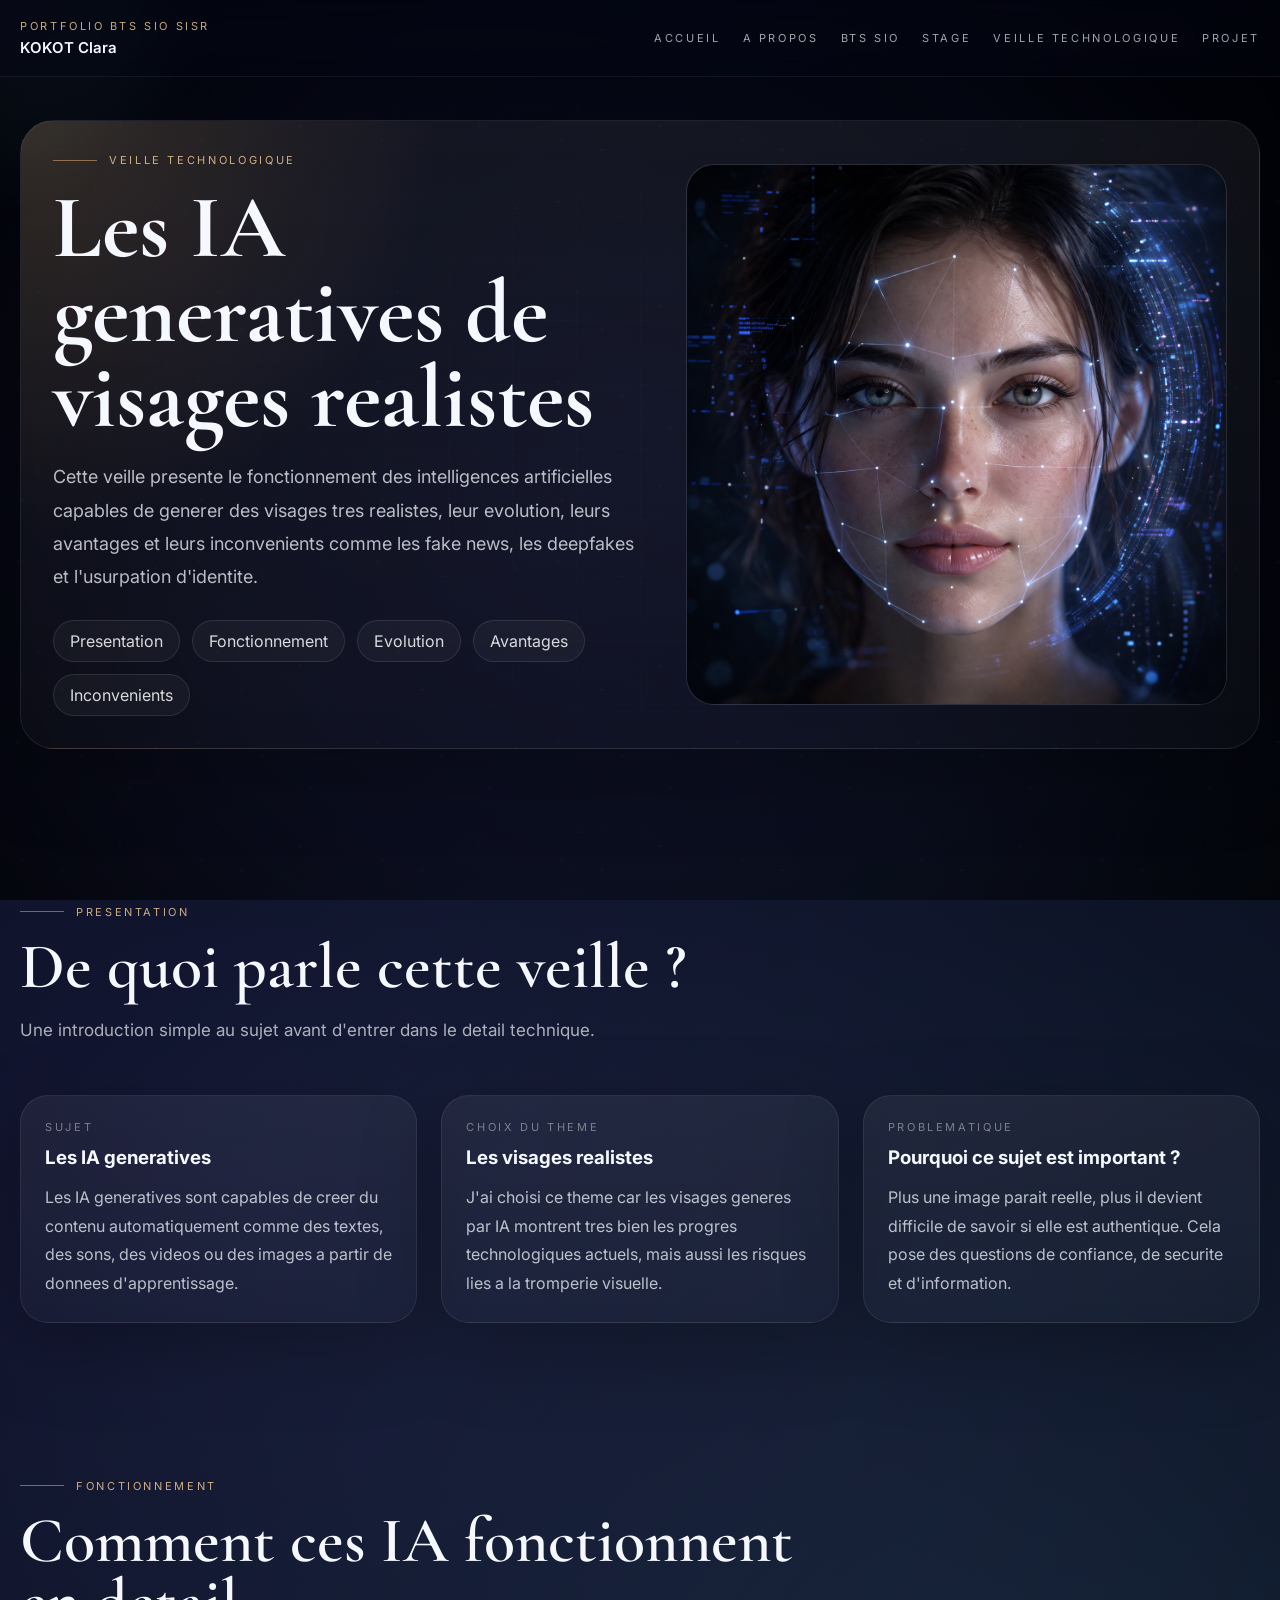
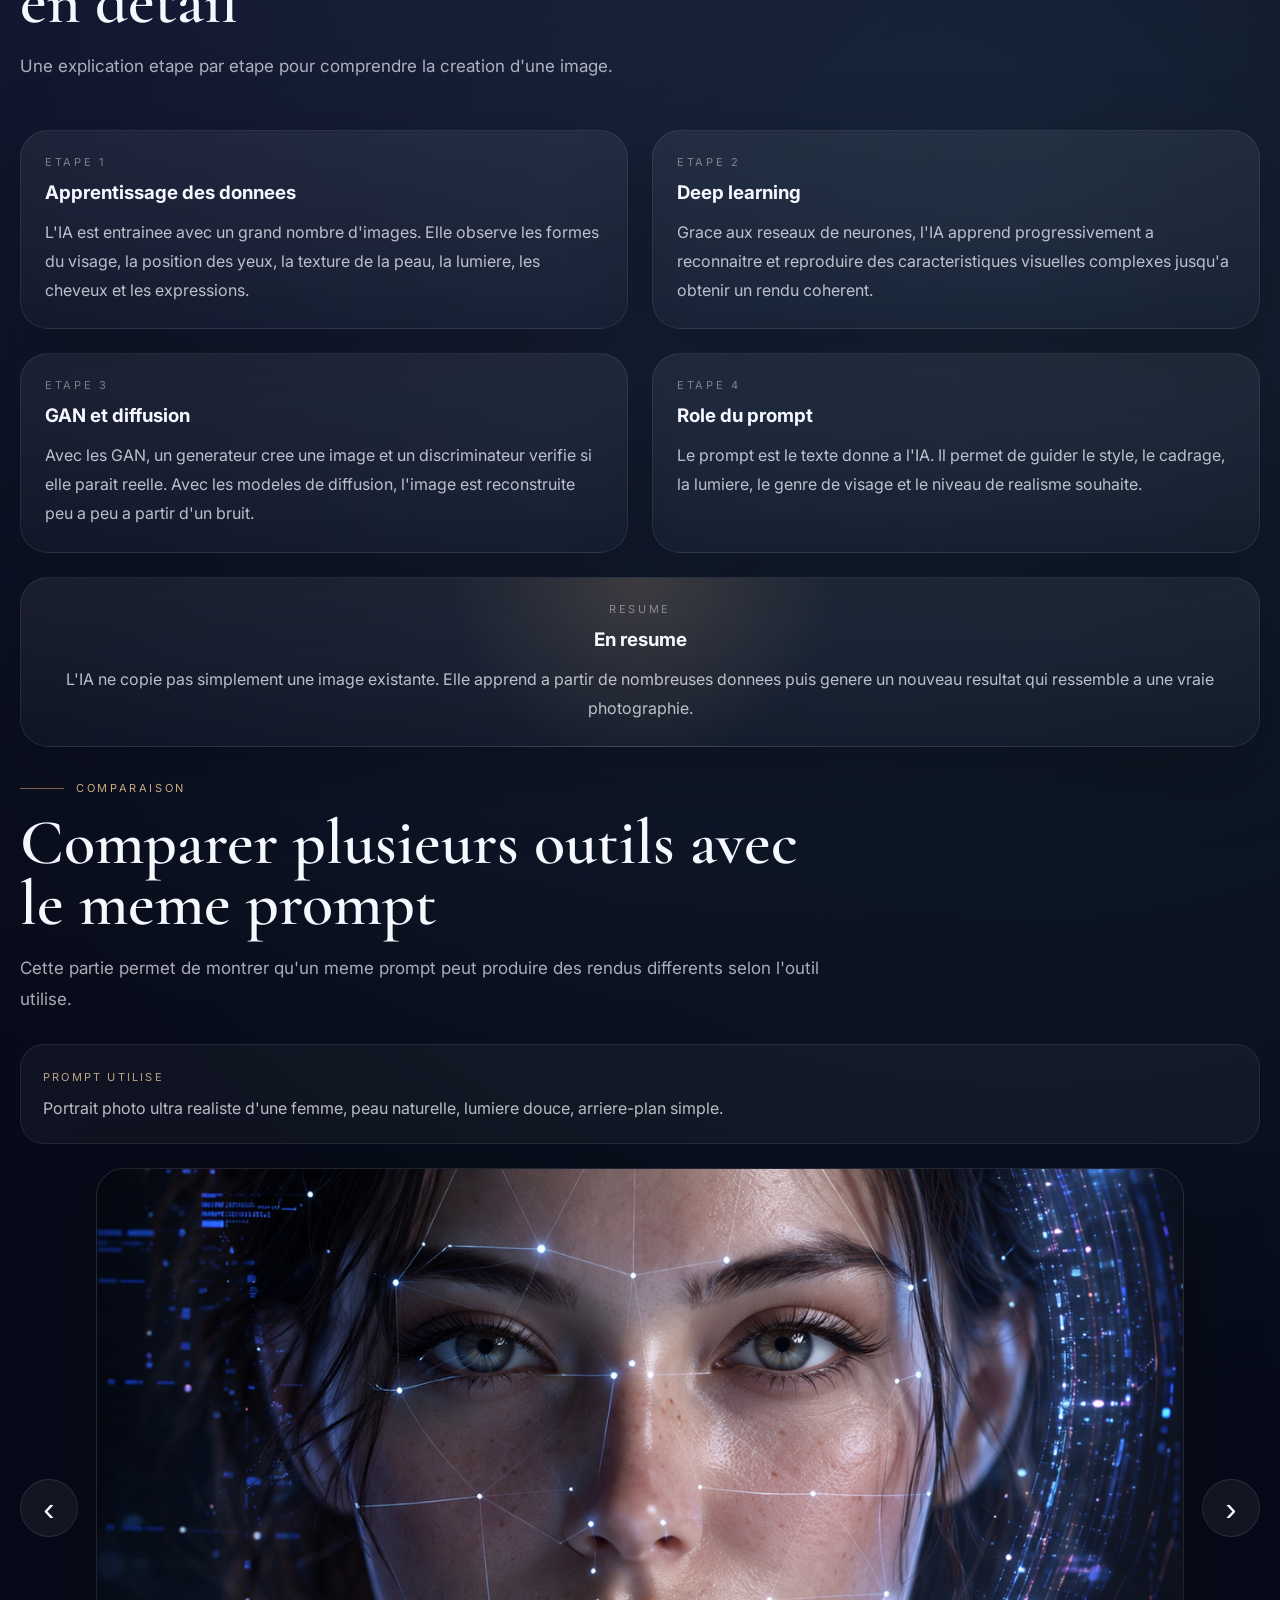
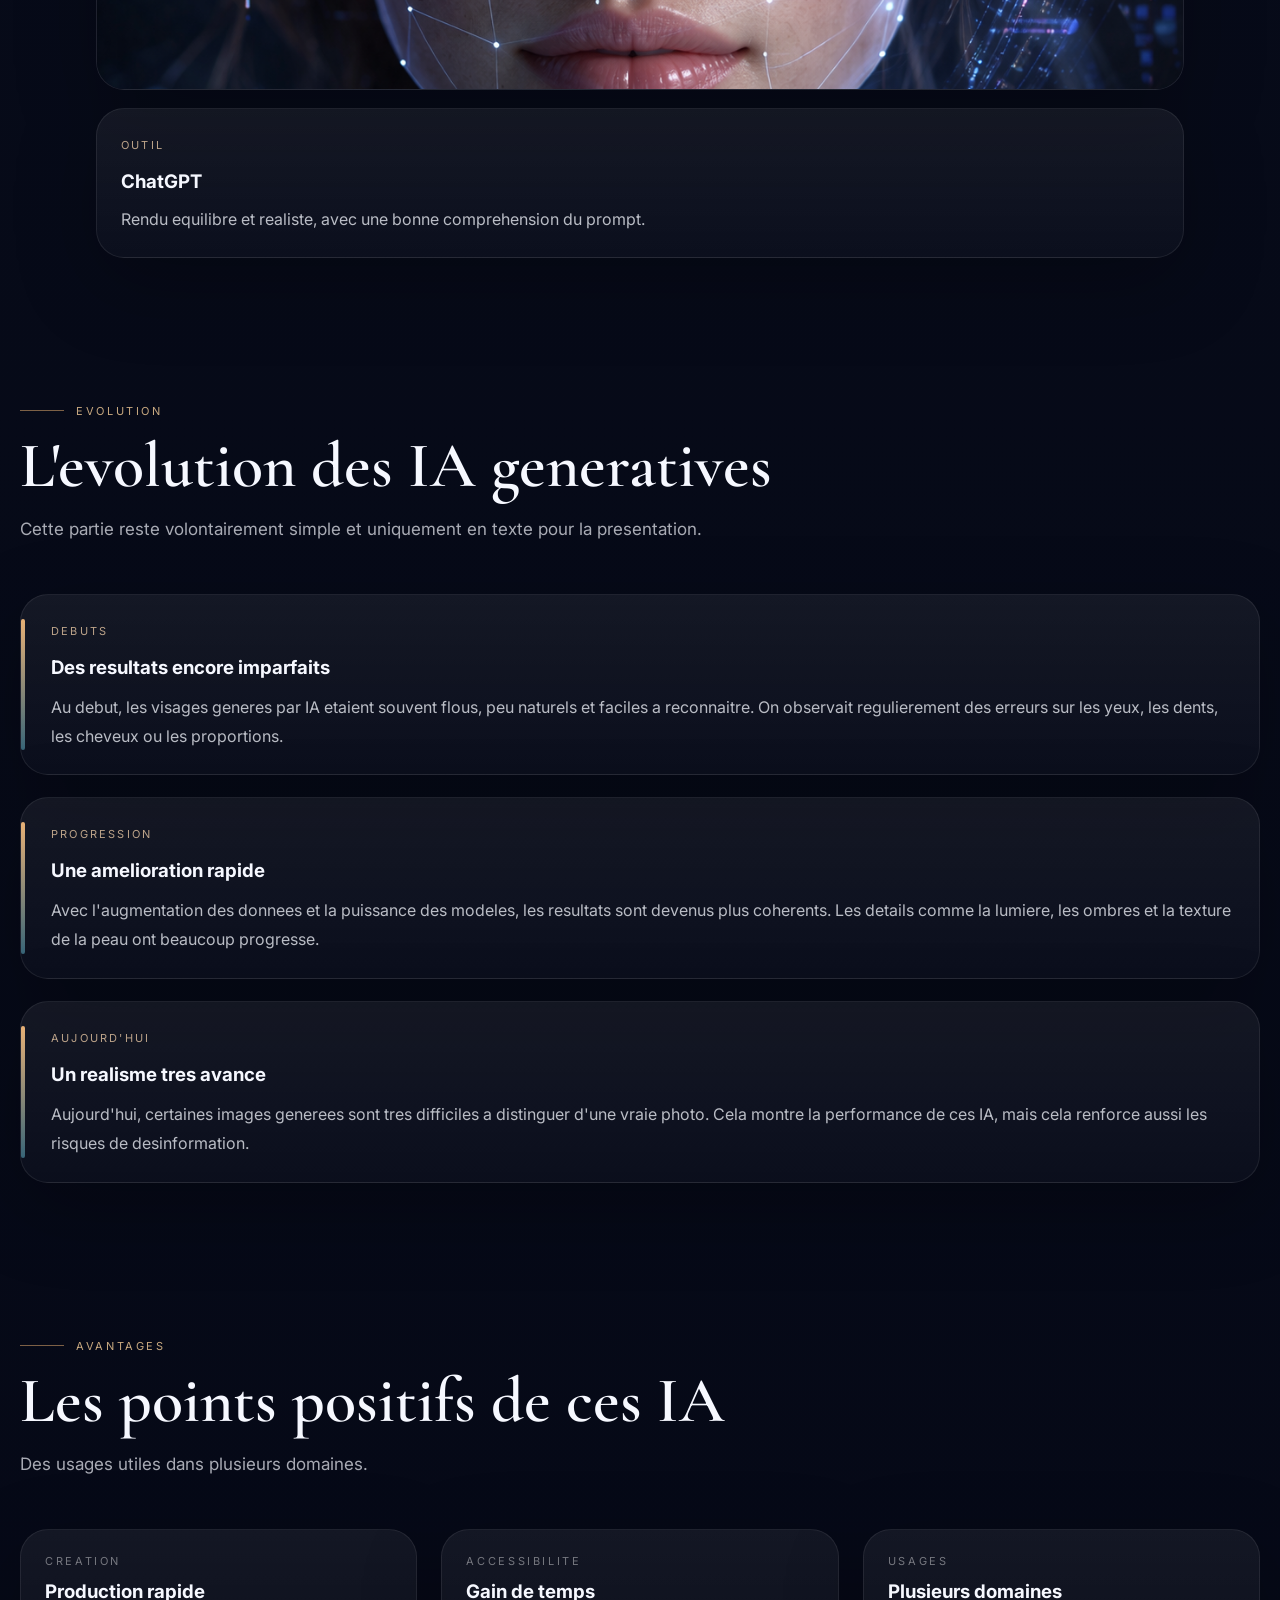
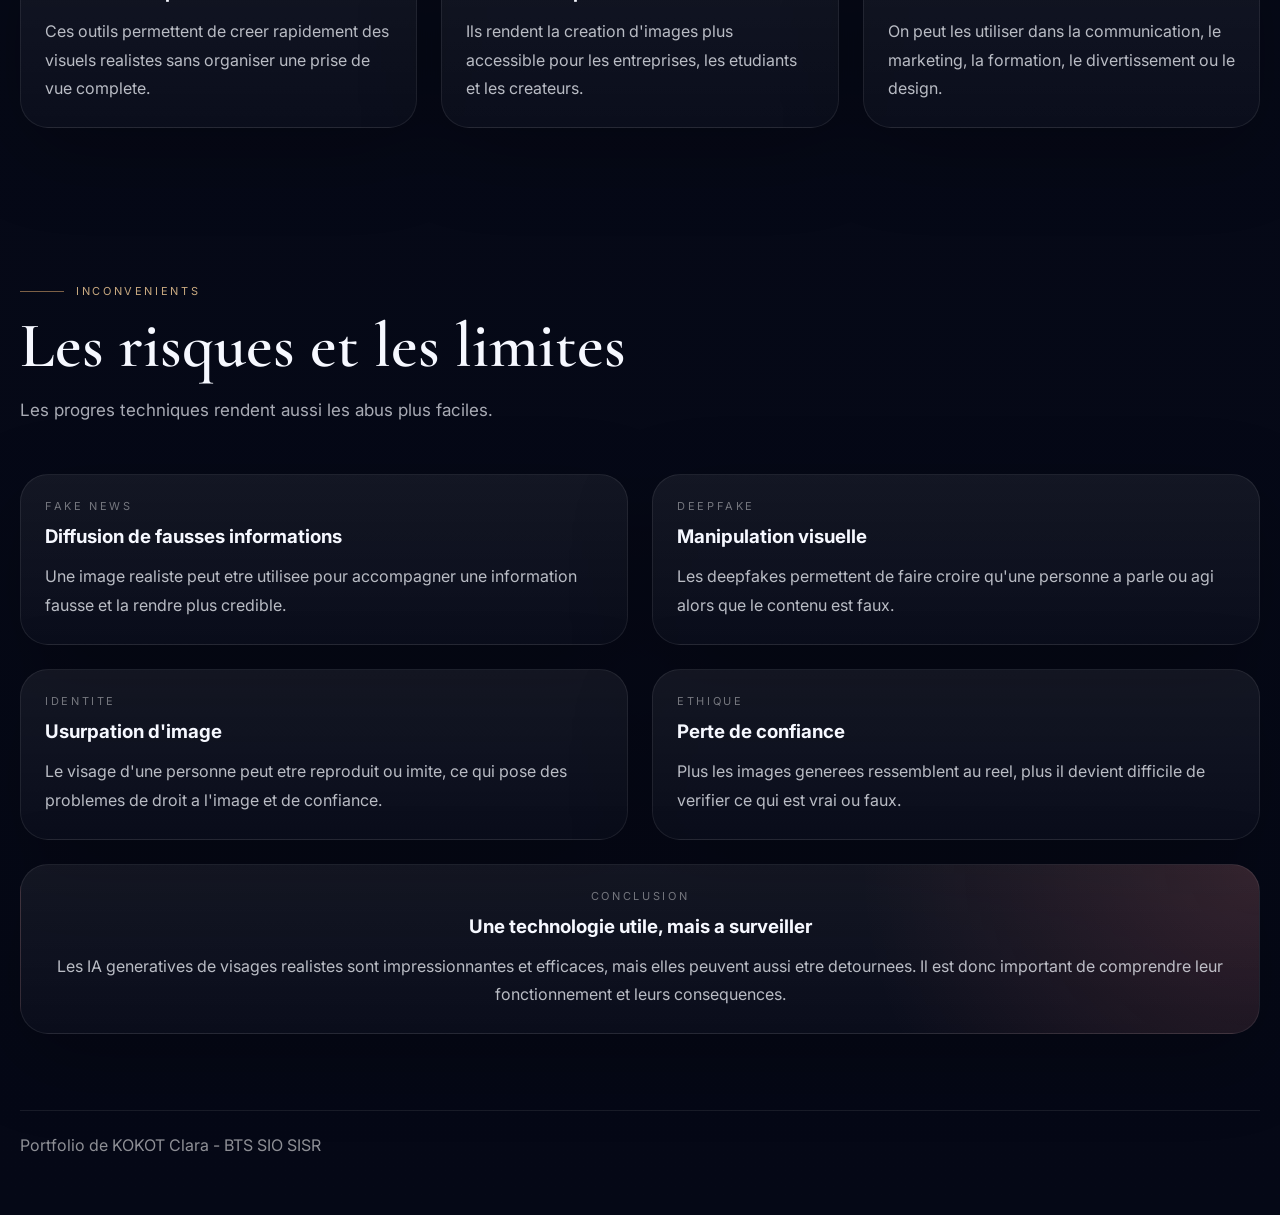
==== commit 41e6bcf2: "veille.html" ====
--- a/veille.html
+++ b/veille.html
@@ -28,7 +28,7 @@
 
       <nav class="nav-links">
         <a href="index.html">Accueil</a>
-        <a href="apropos.html">À propos</a>
+        <a href="apropos.html">A propos</a>
         <a href="bts-sio.html">BTS SIO</a>
         <a href="stage.html">Stage</a>
         <a href="veille.html">Veille Technologique</a>
@@ -40,7 +40,7 @@
 
     <div class="mobile-menu">
       <a href="index.html">Accueil</a>
-      <a href="apropos.html">À propos</a>
+      <a href="apropos.html">A propos</a>
       <a href="bts-sio.html">BTS SIO</a>
       <a href="stage.html">Stage</a>
       <a href="veille.html">Veille Technologique</a>
@@ -54,37 +54,318 @@
         <div class="veille-simple-hero-grid reveal">
           <div class="veille-simple-copy">
             <div class="section-label">Veille Technologique</div>
-            <h1>Les IA génératives de visages réalistes</h1>
-            <p>
-              Cette veille présente le fonctionnement des intelligences artificielles capables
-              de générer des visages très réalistes, leur évolution, leurs avantages et leurs
-              inconvénients comme les fake news, les deepfakes et l'usurpation d'identité.
-            </p>
+            <h1>Les IA generatives de visages realistes</h1>
+            <p>
+              Cette veille presente le fonctionnement des intelligences artificielles capables
+              de generer des visages tres realistes, leur evolution, leurs avantages et leurs
+              inconvenients comme les fake news, les deepfakes et l'usurpation d'identite.
+            </p>
+
+            <div class="veille-simple-nav">
+              <a href="#presentation">Presentation</a>
+              <a href="#fonctionnement">Fonctionnement</a>
+              <a href="#evolution">Evolution</a>
+              <a href="#avantages">Avantages</a>
+              <a href="#inconvenients">Inconvenients</a>
+            </div>
           </div>
 
           <div class="veille-simple-visual">
             <img
               src="images/hero-visage.png"
-              alt="Illustration d'un visage généré par intelligence artificielle"
+              alt="Illustration d'un visage genere par intelligence artificielle"
             />
           </div>
         </div>
       </div>
     </section>
 
-    <section class="section veille-code-section">
-      <div class="container">
-        <div class="veille-code-status reveal">
-          <div class="veille-code-top">
-            <span></span>
-            <span></span>
-            <span></span>
-            <p>veille_status.js</p>
+    <section class="section" id="presentation">
+      <div class="container">
+        <div class="section-head reveal">
+          <div class="section-label">Presentation</div>
+          <h2>De quoi parle cette veille ?</h2>
+          <p>Une introduction simple au sujet avant d'entrer dans le detail technique.</p>
+        </div>
+
+        <div class="veille-simple-cards">
+          <article class="veille-simple-card reveal">
+            <div class="card-label">Sujet</div>
+            <h3>Les IA generatives</h3>
+            <p>
+              Les IA generatives sont capables de creer du contenu automatiquement comme des
+              textes, des sons, des videos ou des images a partir de donnees d'apprentissage.
+            </p>
+          </article>
+
+          <article class="veille-simple-card reveal">
+            <div class="card-label">Choix du theme</div>
+            <h3>Les visages realistes</h3>
+            <p>
+              J'ai choisi ce theme car les visages generes par IA montrent tres bien les
+              progres technologiques actuels, mais aussi les risques lies a la tromperie visuelle.
+            </p>
+          </article>
+
+          <article class="veille-simple-card reveal">
+            <div class="card-label">Problematique</div>
+            <h3>Pourquoi ce sujet est important ?</h3>
+            <p>
+              Plus une image parait reelle, plus il devient difficile de savoir si elle est
+              authentique. Cela pose des questions de confiance, de securite et d'information.
+            </p>
+          </article>
+        </div>
+      </div>
+    </section>
+
+    <section class="section" id="fonctionnement">
+      <div class="container">
+        <div class="section-head reveal">
+          <div class="section-label">Fonctionnement</div>
+          <h2>Comment ces IA fonctionnent en detail</h2>
+          <p>Une explication etape par etape pour comprendre la creation d'une image.</p>
+        </div>
+
+        <div class="veille-detail-layout">
+          <article class="veille-detail-panel reveal">
+            <div class="card-label">Etape 1</div>
+            <h3>Apprentissage des donnees</h3>
+            <p>
+              L'IA est entrainee avec un grand nombre d'images. Elle observe les formes du visage,
+              la position des yeux, la texture de la peau, la lumiere, les cheveux et les expressions.
+            </p>
+          </article>
+
+          <article class="veille-detail-panel reveal">
+            <div class="card-label">Etape 2</div>
+            <h3>Deep learning</h3>
+            <p>
+              Grace aux reseaux de neurones, l'IA apprend progressivement a reconnaitre et reproduire
+              des caracteristiques visuelles complexes jusqu'a obtenir un rendu coherent.
+            </p>
+          </article>
+
+          <article class="veille-detail-panel reveal">
+            <div class="card-label">Etape 3</div>
+            <h3>GAN et diffusion</h3>
+            <p>
+              Avec les GAN, un generateur cree une image et un discriminateur verifie si elle parait
+              reelle. Avec les modeles de diffusion, l'image est reconstruite peu a peu a partir d'un bruit.
+            </p>
+          </article>
+
+          <article class="veille-detail-panel reveal">
+            <div class="card-label">Etape 4</div>
+            <h3>Role du prompt</h3>
+            <p>
+              Le prompt est le texte donne a l'IA. Il permet de guider le style, le cadrage, la lumiere,
+              le genre de visage et le niveau de realisme souhaite.
+            </p>
+          </article>
+        </div>
+
+        <div class="veille-simple-highlight reveal">
+          <div class="card-label">Resume</div>
+          <h3>En resume</h3>
+          <p>
+            L'IA ne copie pas simplement une image existante. Elle apprend a partir de nombreuses donnees
+            puis genere un nouveau resultat qui ressemble a une vraie photographie.
+          </p>
+        </div>
+
+        <div class="section-head reveal veille-inline-head">
+          <div class="section-label">Comparaison</div>
+          <h2>Comparer plusieurs outils avec le meme prompt</h2>
+          <p>
+            Cette partie permet de montrer qu'un meme prompt peut produire des rendus differents
+            selon l'outil utilise.
+          </p>
+        </div>
+
+        <div class="veille-carousel-prompt reveal">
+          <span>Prompt utilise</span>
+          <p>Portrait photo ultra realiste d'une femme, peau naturelle, lumiere douce, arriere-plan simple.</p>
+        </div>
+
+        <div class="veille-carousel reveal">
+          <button class="veille-carousel-btn prev" type="button" aria-label="Image precedente">‹</button>
+
+          <div class="veille-carousel-track" id="veilleCarousel">
+            <article class="veille-carousel-slide active">
+              <div class="veille-carousel-image">
+                <img src="images/hero-visage.png" alt="Exemple de rendu avec ChatGPT" />
+              </div>
+              <div class="veille-carousel-caption">
+                <span>Outil</span>
+                <h3>ChatGPT</h3>
+                <p>Rendu equilibre et realiste, avec une bonne comprehension du prompt.</p>
+              </div>
+            </article>
+
+            <article class="veille-carousel-slide">
+              <div class="veille-carousel-image">
+                <img src="images/hero-visage.png" alt="Exemple de rendu avec Adobe" />
+              </div>
+              <div class="veille-carousel-caption">
+                <span>Outil</span>
+                <h3>Adobe</h3>
+                <p>Style souvent propre et adapte a une logique de creation visuelle.</p>
+              </div>
+            </article>
+
+            <article class="veille-carousel-slide">
+              <div class="veille-carousel-image">
+                <img src="images/hero-visage.png" alt="Exemple de rendu avec Canva" />
+              </div>
+              <div class="veille-carousel-caption">
+                <span>Outil</span>
+                <h3>Canva</h3>
+                <p>Solution accessible, utile pour generer rapidement un visuel simple a presenter.</p>
+              </div>
+            </article>
+
+            <article class="veille-carousel-slide">
+              <div class="veille-carousel-image">
+                <img src="images/hero-visage.png" alt="Exemple de rendu avec Banana 2" />
+              </div>
+              <div class="veille-carousel-caption">
+                <span>Outil</span>
+                <h3>Banana 2</h3>
+                <p>Interressant pour montrer que le meme prompt peut donner un rendu different selon le modele.</p>
+              </div>
+            </article>
           </div>
 
-          <div class="veille-code-body" aria-label="En cours de préparation">
-            <p class="code-output">&gt; En cours de préparation<span class="code-cursor"></span></p>
-          </div>
+          <button class="veille-carousel-btn next" type="button" aria-label="Image suivante">›</button>
+        </div>
+      </div>
+    </section>
+
+    <section class="section" id="evolution">
+      <div class="container">
+        <div class="section-head reveal">
+          <div class="section-label">Evolution</div>
+          <h2>L'evolution des IA generatives</h2>
+          <p>Cette partie reste volontairement simple et uniquement en texte pour la presentation.</p>
+        </div>
+
+        <div class="veille-text-timeline">
+          <article class="veille-text-step reveal">
+            <span>Debuts</span>
+            <h3>Des resultats encore imparfaits</h3>
+            <p>
+              Au debut, les visages generes par IA etaient souvent flous, peu naturels et faciles a reconnaitre.
+              On observait regulierement des erreurs sur les yeux, les dents, les cheveux ou les proportions.
+            </p>
+          </article>
+
+          <article class="veille-text-step reveal">
+            <span>Progression</span>
+            <h3>Une amelioration rapide</h3>
+            <p>
+              Avec l'augmentation des donnees et la puissance des modeles, les resultats sont devenus plus
+              coherents. Les details comme la lumiere, les ombres et la texture de la peau ont beaucoup progresse.
+            </p>
+          </article>
+
+          <article class="veille-text-step reveal">
+            <span>Aujourd'hui</span>
+            <h3>Un realisme tres avance</h3>
+            <p>
+              Aujourd'hui, certaines images generees sont tres difficiles a distinguer d'une vraie photo.
+              Cela montre la performance de ces IA, mais cela renforce aussi les risques de desinformation.
+            </p>
+          </article>
+        </div>
+      </div>
+    </section>
+
+    <section class="section" id="avantages">
+      <div class="container">
+        <div class="section-head reveal">
+          <div class="section-label">Avantages</div>
+          <h2>Les points positifs de ces IA</h2>
+          <p>Des usages utiles dans plusieurs domaines.</p>
+        </div>
+
+        <div class="veille-simple-cards">
+          <article class="veille-simple-card reveal">
+            <div class="card-label">Creation</div>
+            <h3>Production rapide</h3>
+            <p>
+              Ces outils permettent de creer rapidement des visuels realistes sans organiser une prise de vue complete.
+            </p>
+          </article>
+
+          <article class="veille-simple-card reveal">
+            <div class="card-label">Accessibilite</div>
+            <h3>Gain de temps</h3>
+            <p>
+              Ils rendent la creation d'images plus accessible pour les entreprises, les etudiants et les createurs.
+            </p>
+          </article>
+
+          <article class="veille-simple-card reveal">
+            <div class="card-label">Usages</div>
+            <h3>Plusieurs domaines</h3>
+            <p>
+              On peut les utiliser dans la communication, le marketing, la formation, le divertissement ou le design.
+            </p>
+          </article>
+        </div>
+      </div>
+    </section>
+
+    <section class="section" id="inconvenients">
+      <div class="container">
+        <div class="section-head reveal">
+          <div class="section-label">Inconvenients</div>
+          <h2>Les risques et les limites</h2>
+          <p>Les progres techniques rendent aussi les abus plus faciles.</p>
+        </div>
+
+        <div class="veille-risks-simple">
+          <article class="veille-risk-simple-card reveal">
+            <div class="card-label">Fake news</div>
+            <h3>Diffusion de fausses informations</h3>
+            <p>
+              Une image realiste peut etre utilisee pour accompagner une information fausse et la rendre plus credible.
+            </p>
+          </article>
+
+          <article class="veille-risk-simple-card reveal">
+            <div class="card-label">Deepfake</div>
+            <h3>Manipulation visuelle</h3>
+            <p>
+              Les deepfakes permettent de faire croire qu'une personne a parle ou agi alors que le contenu est faux.
+            </p>
+          </article>
+
+          <article class="veille-risk-simple-card reveal">
+            <div class="card-label">Identite</div>
+            <h3>Usurpation d'image</h3>
+            <p>
+              Le visage d'une personne peut etre reproduit ou imite, ce qui pose des problemes de droit a l'image et de confiance.
+            </p>
+          </article>
+
+          <article class="veille-risk-simple-card reveal">
+            <div class="card-label">Ethique</div>
+            <h3>Perte de confiance</h3>
+            <p>
+              Plus les images generees ressemblent au reel, plus il devient difficile de verifier ce qui est vrai ou faux.
+            </p>
+          </article>
+        </div>
+
+        <div class="veille-simple-highlight veille-simple-highlight-warning reveal">
+          <div class="card-label">Conclusion</div>
+          <h3>Une technologie utile, mais a surveiller</h3>
+          <p>
+            Les IA generatives de visages realistes sont impressionnantes et efficaces, mais elles peuvent aussi
+            etre detournees. Il est donc important de comprendre leur fonctionnement et leurs consequences.
+          </p>
         </div>
       </div>
     </section>
@@ -97,5 +378,36 @@
   </main>
 
   <script src="script.js"></script>
+  <script>
+    (() => {
+      const carousel = document.getElementById("veilleCarousel");
+      if (!carousel) return;
+
+      const slides = Array.from(carousel.querySelectorAll(".veille-carousel-slide"));
+      const prevBtn = document.querySelector(".veille-carousel-btn.prev");
+      const nextBtn = document.querySelector(".veille-carousel-btn.next");
+
+      let current = 0;
+
+      function showSlide(index) {
+        slides.forEach((slide, slideIndex) => {
+          slide.classList.toggle("active", slideIndex === index);
+        });
+      }
+
+      prevBtn?.addEventListener("click", () => {
+        current = (current - 1 + slides.length) % slides.length;
+        showSlide(current);
+      });
+
+      nextBtn?.addEventListener("click", () => {
+        current = (current + 1) % slides.length;
+        showSlide(current);
+      });
+
+      showSlide(current);
+    })();
+  </script>
 </body>
 </html>
+
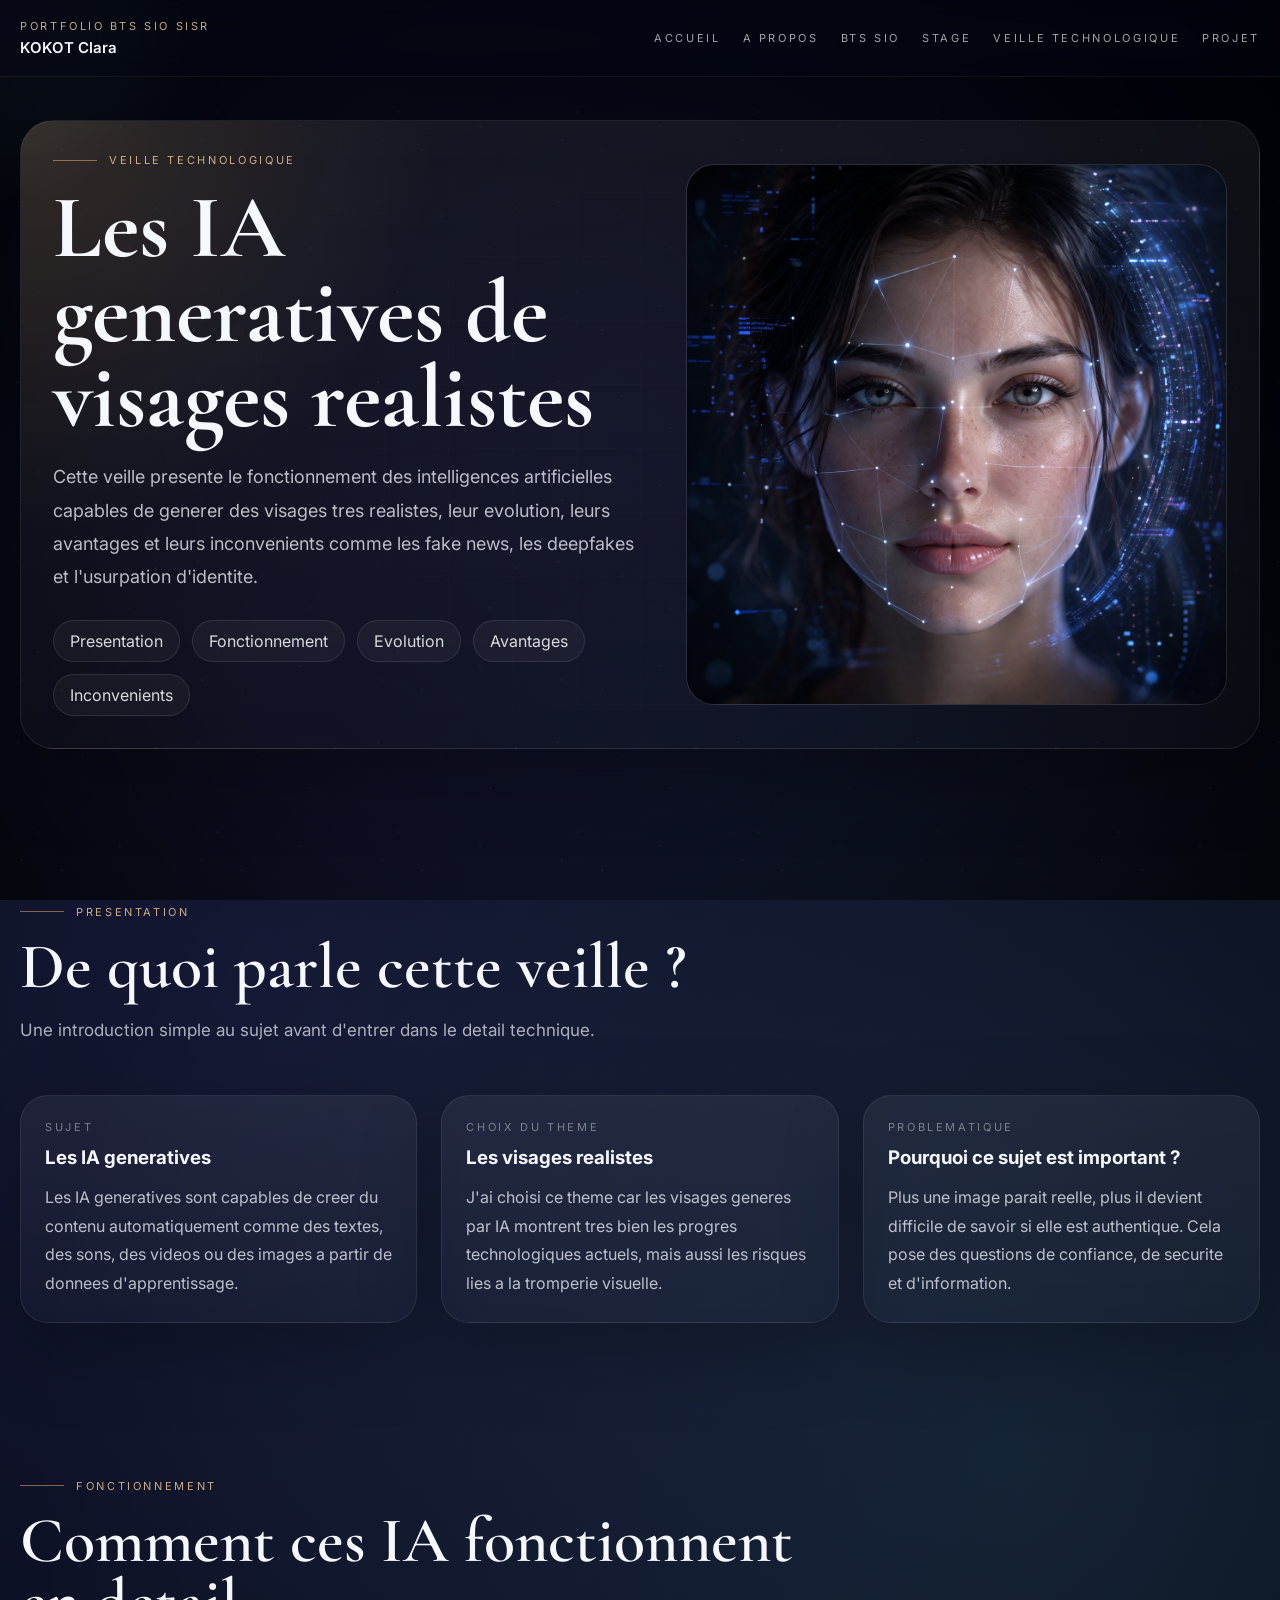
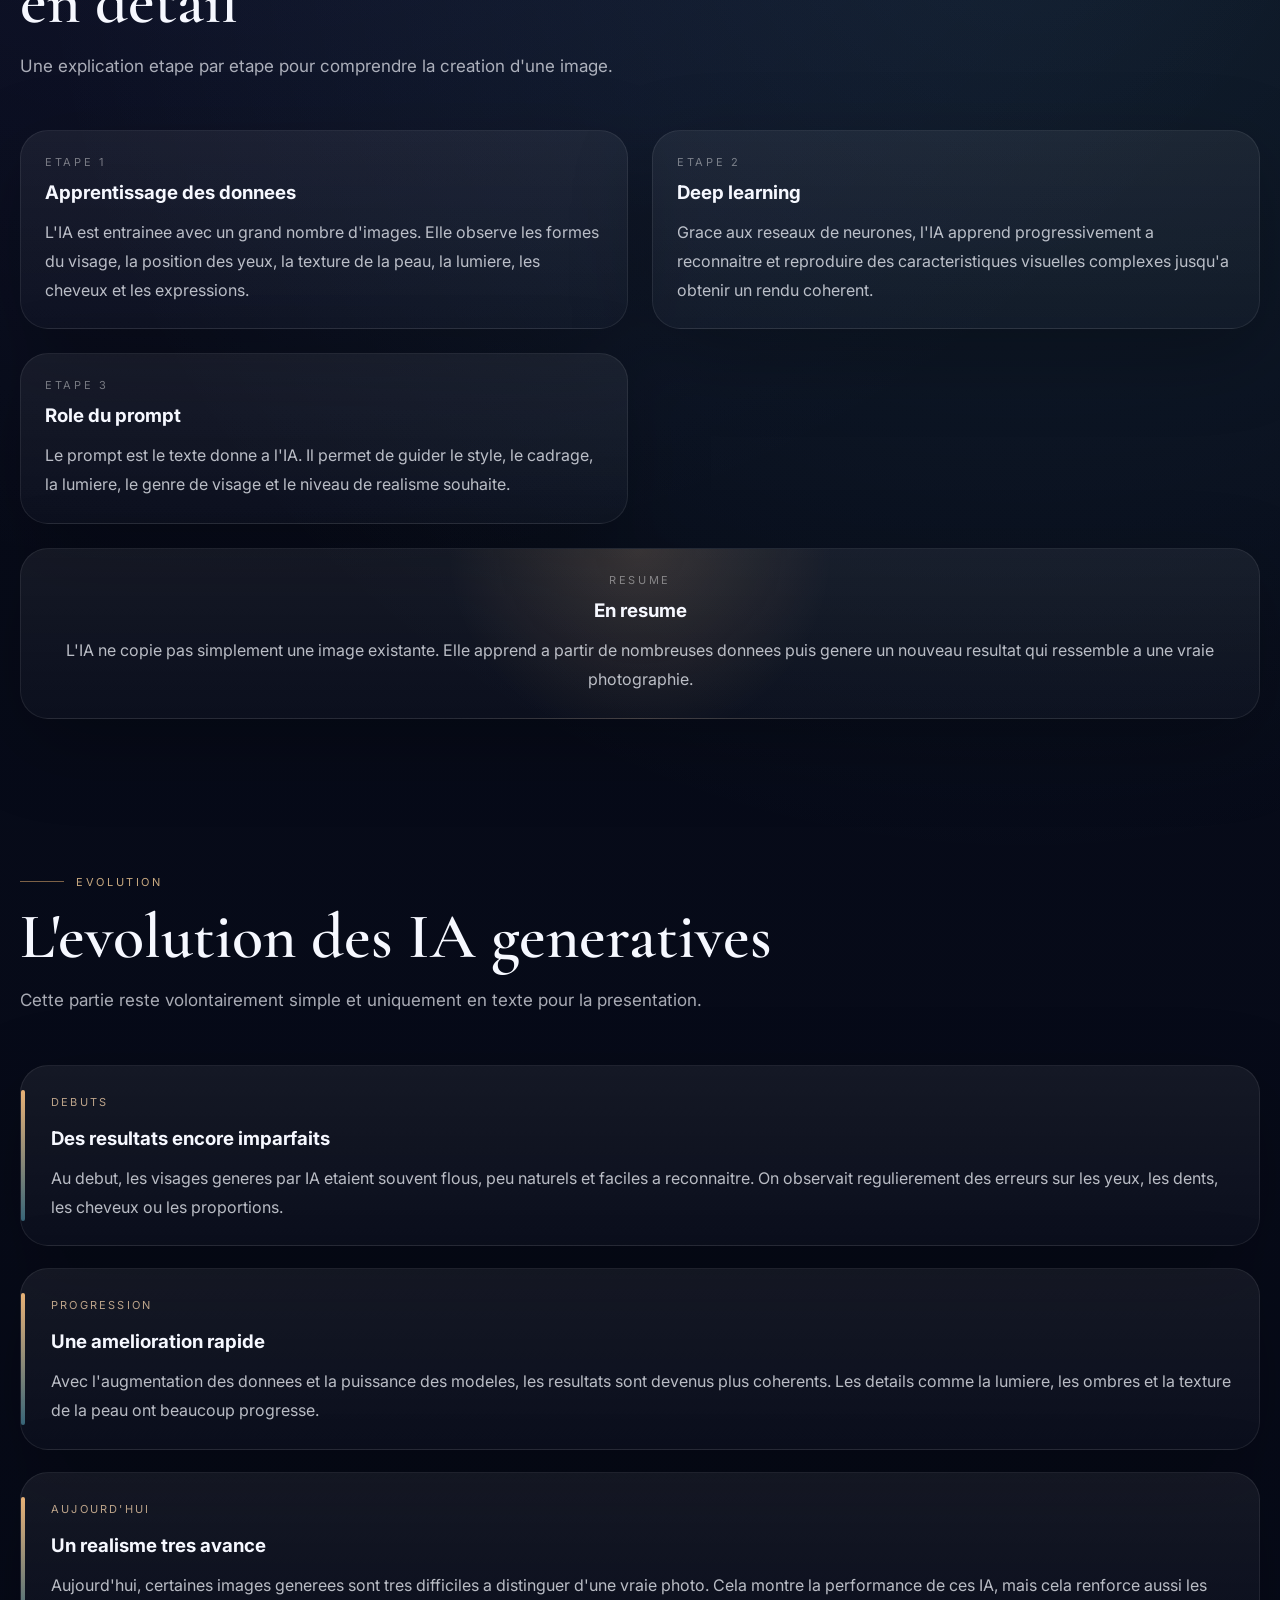
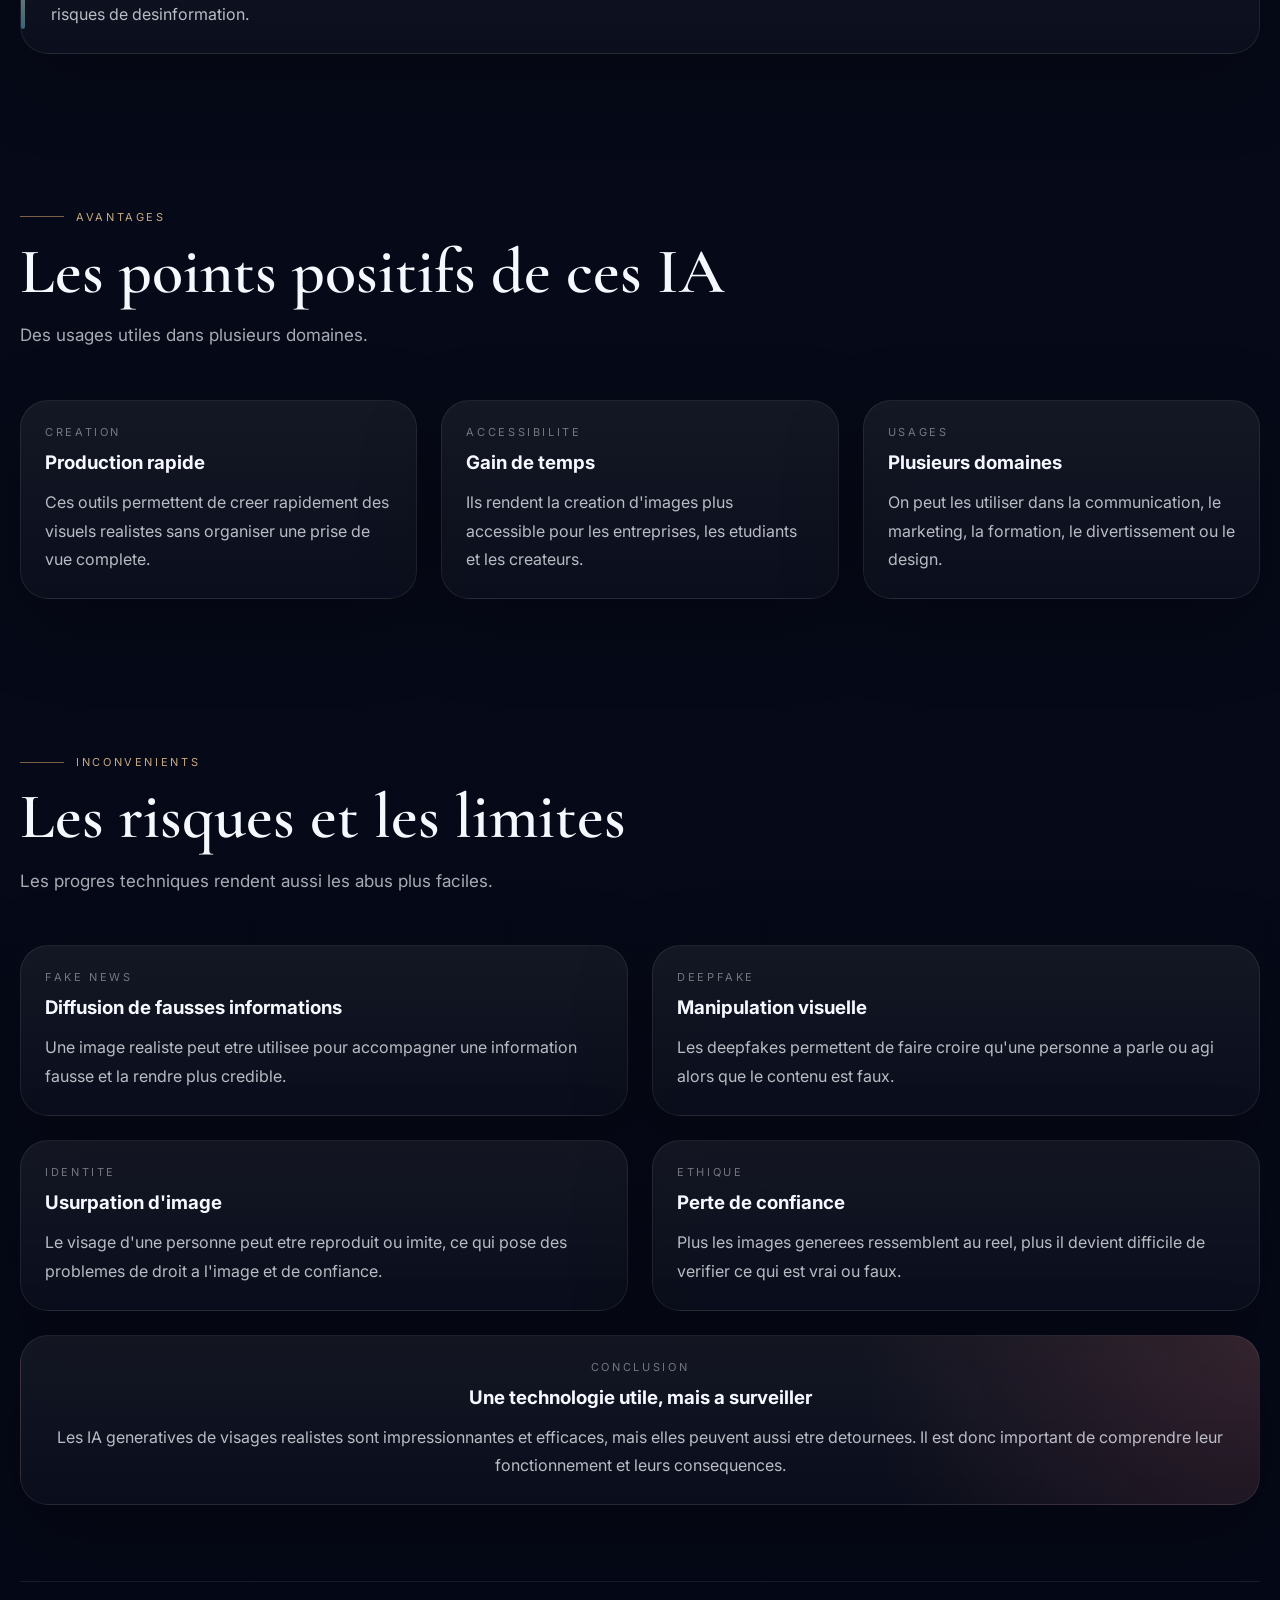
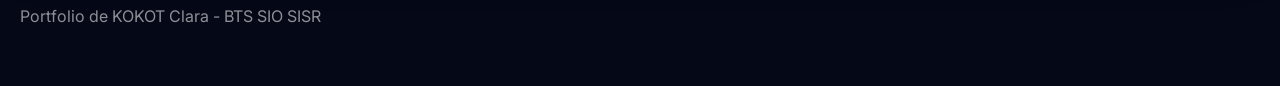
==== commit a394ae57: "veille.html" ====
--- a/veille.html
+++ b/veille.html
@@ -148,15 +148,6 @@
 
           <article class="veille-detail-panel reveal">
             <div class="card-label">Etape 3</div>
-            <h3>GAN et diffusion</h3>
-            <p>
-              Avec les GAN, un generateur cree une image et un discriminateur verifie si elle parait
-              reelle. Avec les modeles de diffusion, l'image est reconstruite peu a peu a partir d'un bruit.
-            </p>
-          </article>
-
-          <article class="veille-detail-panel reveal">
-            <div class="card-label">Etape 4</div>
             <h3>Role du prompt</h3>
             <p>
               Le prompt est le texte donne a l'IA. Il permet de guider le style, le cadrage, la lumiere,
@@ -174,71 +165,6 @@
           </p>
         </div>
 
-        <div class="section-head reveal veille-inline-head">
-          <div class="section-label">Comparaison</div>
-          <h2>Comparer plusieurs outils avec le meme prompt</h2>
-          <p>
-            Cette partie permet de montrer qu'un meme prompt peut produire des rendus differents
-            selon l'outil utilise.
-          </p>
-        </div>
-
-        <div class="veille-carousel-prompt reveal">
-          <span>Prompt utilise</span>
-          <p>Portrait photo ultra realiste d'une femme, peau naturelle, lumiere douce, arriere-plan simple.</p>
-        </div>
-
-        <div class="veille-carousel reveal">
-          <button class="veille-carousel-btn prev" type="button" aria-label="Image precedente">‹</button>
-
-          <div class="veille-carousel-track" id="veilleCarousel">
-            <article class="veille-carousel-slide active">
-              <div class="veille-carousel-image">
-                <img src="images/hero-visage.png" alt="Exemple de rendu avec ChatGPT" />
-              </div>
-              <div class="veille-carousel-caption">
-                <span>Outil</span>
-                <h3>ChatGPT</h3>
-                <p>Rendu equilibre et realiste, avec une bonne comprehension du prompt.</p>
-              </div>
-            </article>
-
-            <article class="veille-carousel-slide">
-              <div class="veille-carousel-image">
-                <img src="images/hero-visage.png" alt="Exemple de rendu avec Adobe" />
-              </div>
-              <div class="veille-carousel-caption">
-                <span>Outil</span>
-                <h3>Adobe</h3>
-                <p>Style souvent propre et adapte a une logique de creation visuelle.</p>
-              </div>
-            </article>
-
-            <article class="veille-carousel-slide">
-              <div class="veille-carousel-image">
-                <img src="images/hero-visage.png" alt="Exemple de rendu avec Canva" />
-              </div>
-              <div class="veille-carousel-caption">
-                <span>Outil</span>
-                <h3>Canva</h3>
-                <p>Solution accessible, utile pour generer rapidement un visuel simple a presenter.</p>
-              </div>
-            </article>
-
-            <article class="veille-carousel-slide">
-              <div class="veille-carousel-image">
-                <img src="images/hero-visage.png" alt="Exemple de rendu avec Banana 2" />
-              </div>
-              <div class="veille-carousel-caption">
-                <span>Outil</span>
-                <h3>Banana 2</h3>
-                <p>Interressant pour montrer que le meme prompt peut donner un rendu different selon le modele.</p>
-              </div>
-            </article>
-          </div>
-
-          <button class="veille-carousel-btn next" type="button" aria-label="Image suivante">›</button>
-        </div>
       </div>
     </section>
 
@@ -378,36 +304,8 @@
   </main>
 
   <script src="script.js"></script>
-  <script>
-    (() => {
-      const carousel = document.getElementById("veilleCarousel");
-      if (!carousel) return;
-
-      const slides = Array.from(carousel.querySelectorAll(".veille-carousel-slide"));
-      const prevBtn = document.querySelector(".veille-carousel-btn.prev");
-      const nextBtn = document.querySelector(".veille-carousel-btn.next");
-
-      let current = 0;
-
-      function showSlide(index) {
-        slides.forEach((slide, slideIndex) => {
-          slide.classList.toggle("active", slideIndex === index);
-        });
-      }
-
-      prevBtn?.addEventListener("click", () => {
-        current = (current - 1 + slides.length) % slides.length;
-        showSlide(current);
-      });
-
-      nextBtn?.addEventListener("click", () => {
-        current = (current + 1) % slides.length;
-        showSlide(current);
-      });
-
-      showSlide(current);
-    })();
-  </script>
 </body>
 </html>
 
+</html>
+
